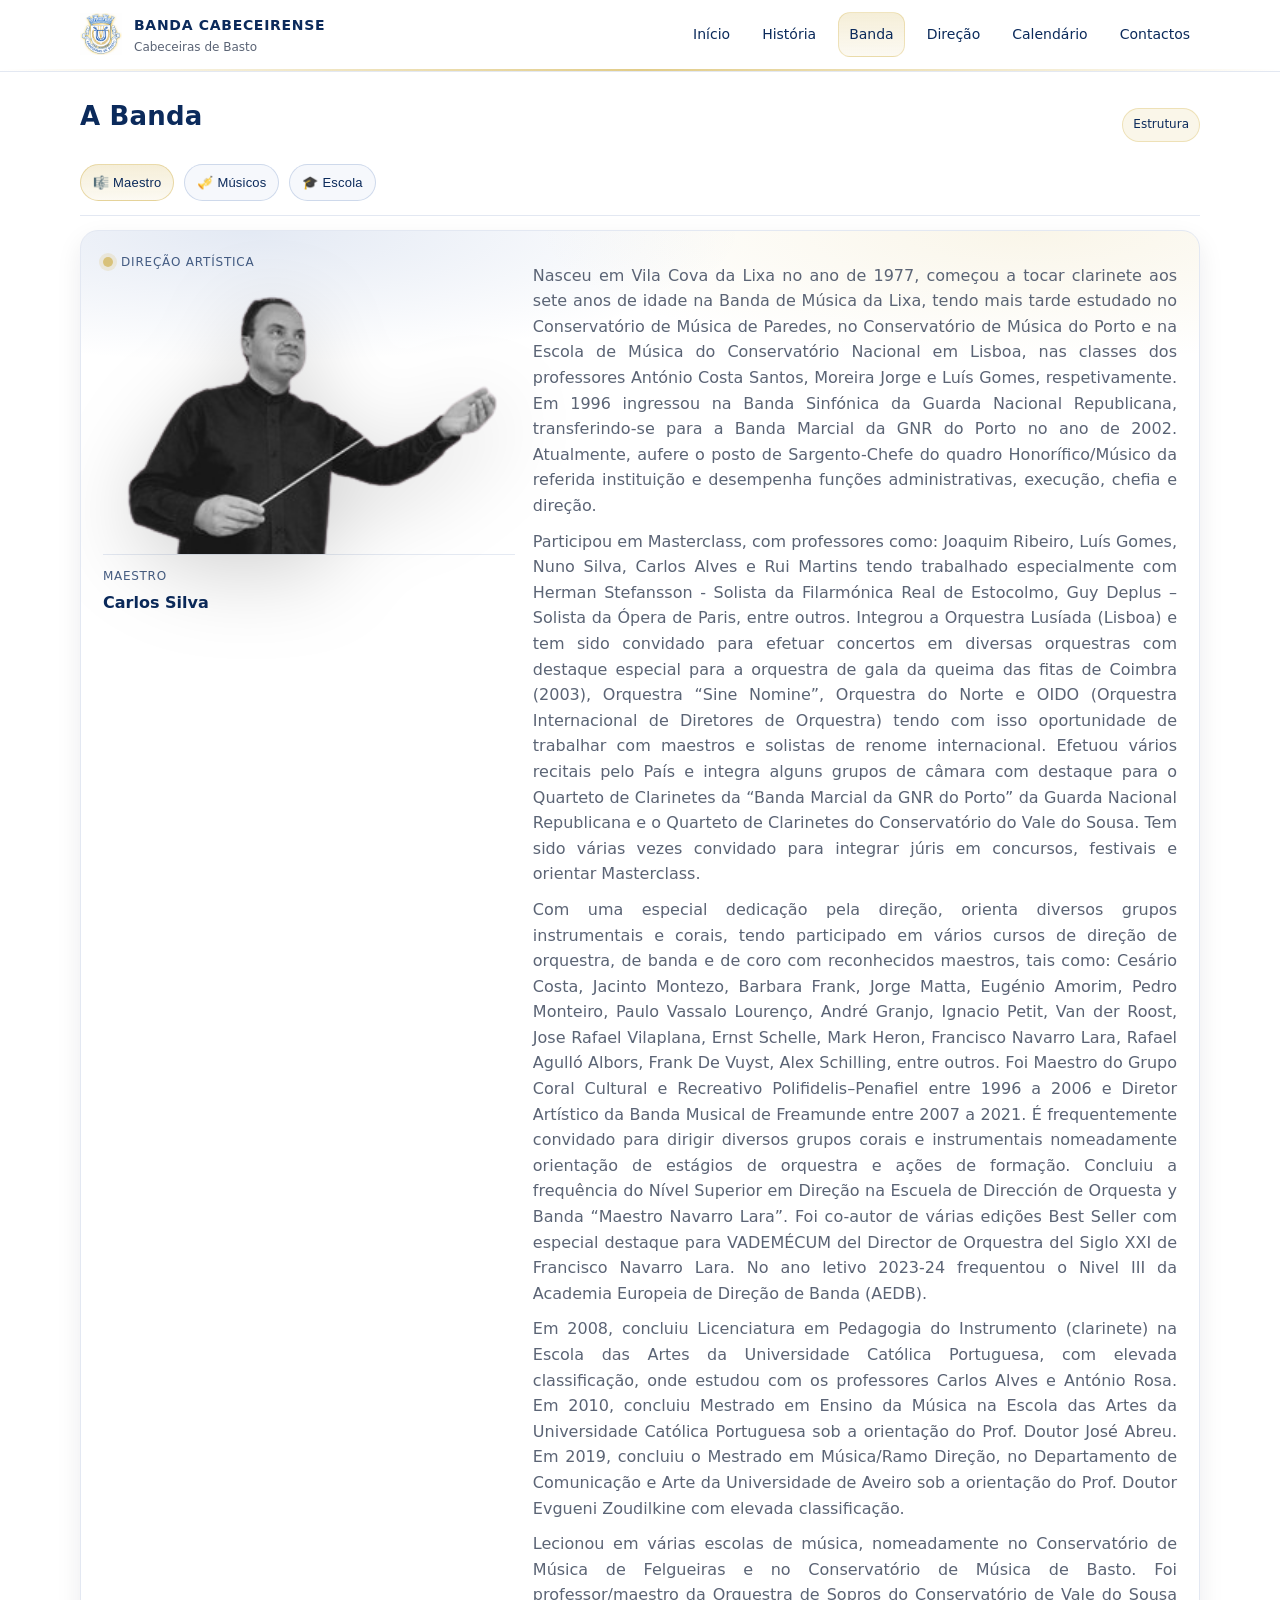
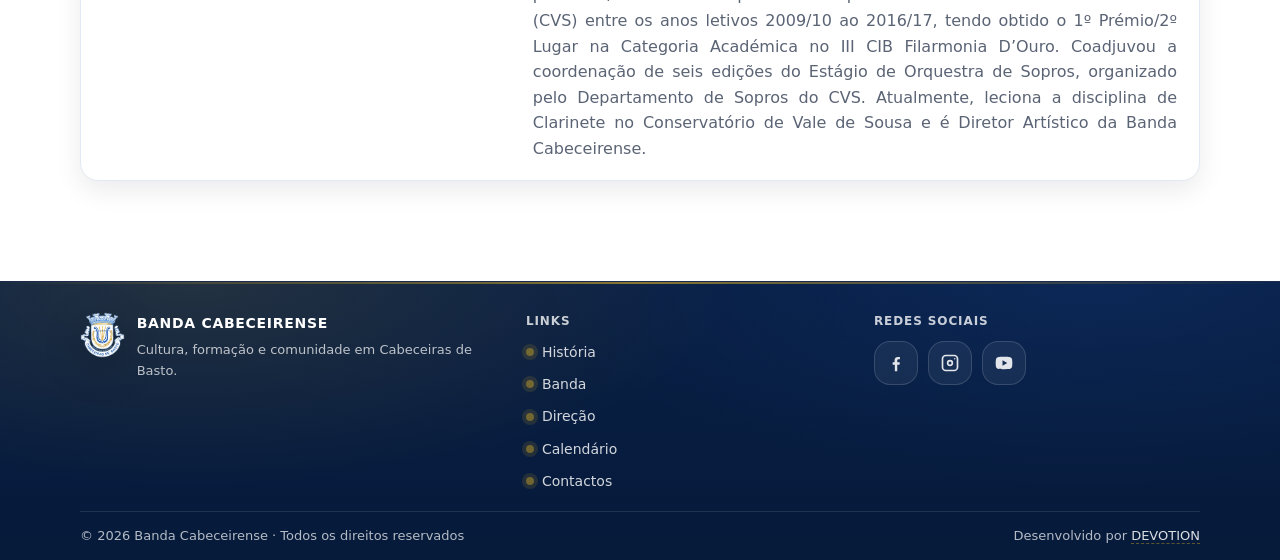
==== banda.html @ b3bd6b21 "beta version" ====
<!doctype html>
<html lang="pt-PT">

<head>
  <link rel="icon" href="assets/favicon/favicon.ico">
  <link rel="icon" href="assets/favicon/favicon-32.png" type="image/png" sizes="32x32">
  <link rel="apple-touch-icon" href="assets/favicon/apple-touch-icon.png">
  <meta charset="utf-8" />
  <meta name="viewport" content="width=device-width, initial-scale=1" />
  <title>Banda Cabeceirense — Banda</title>
  <meta name="description" content="Informação sobre a Banda, músicos e projetos." />
  <link rel="stylesheet" href="assets/css/styles.css" />
  <script src="assets/js/main.js" defer></script>
</head>

<body>

  <a class="skip-link" href="#conteudo">Saltar para o conteúdo</a>

  <header class="header">
    <div class="container header-inner">
      <a class="brand" href="index.html">
        <img src="assets/img/logo.png" alt="Logotipo da Banda Cabeceirense" />
        <div class="brand-title">
          <strong>BANDA CABECEIRENSE</strong>
          <span>Cabeceiras de Basto</span>
        </div>
      </a>

      <button class="menu-btn" data-menu-btn aria-expanded="false" aria-controls="menu">
        ☰ Menu
      </button>

      <nav id="menu" class="nav" data-nav aria-label="Menu principal">
        <a href="index.html" data-page="index.html">Início</a>
        <a href="historia.html" data-page="historia.html">História</a>
        <a href="banda.html" data-page="banda.html">Banda</a>
        <a href="direcao.html" data-page="direcao.html">Direção</a>
        <a href="calendario.html" data-page="calendario.html">Calendário</a>
        <a href="contactos.html" data-page="contactos.html">Contactos</a>
      </nav>
    </div>
  </header>

  <main id="conteudo">
    <div class="container">

      <!-- Header igual ao padrão premium (como Direção) -->
      <div class="section-head">
        <h2>A Banda</h2>
        <span class="badge">Estrutura</span>
      </div>

      <!-- Seletor (tabs) + conteúdo (sem cards dentro de cards) -->
      <section class="band-tabs" data-tabs>
        <div class="band-tabs-bar" role="tablist" aria-label="Estrutura da Banda">
          <button class="band-tab" type="button" role="tab" id="tab-maestro" aria-selected="true"
            aria-controls="panel-maestro">
            🎼 Maestro
          </button>

          <button class="band-tab" type="button" role="tab" id="tab-musicos" aria-selected="false"
            aria-controls="panel-musicos">
            🎺 Músicos
          </button>

          <button class="band-tab" type="button" role="tab" id="tab-escola" aria-selected="false"
            aria-controls="panel-escola">
            🎓 Escola
          </button>
        </div>

        <!-- Painéis -->
        <div class="band-panels">

          <!-- MAESTRO (layout tipo Presidente) -->
          <div class="band-panel" role="tabpanel" id="panel-maestro" aria-labelledby="tab-maestro">
            <div class="maestro-hero">
              <div class="maestro-inner maestro-invert">

                <!-- Coluna esquerda (desktop): kicker + foto + assinatura -->
                <aside class="maestro-profile" aria-label="Maestro">
                  <div class="kicker">Direção Artística</div>

                  <div class="maestro-photo" style="margin-top:10px;">
                    <img src="assets/img/people/maestro.png" alt="Maestro Carlos Silva" loading="lazy">
                  </div>

                  <div class="maestro-sign">
                    <div class="role">Maestro</div>
                    <div class="name">Carlos Silva</div>
                  </div>
                </aside>

                <!-- Coluna direita (desktop): mensagem -->
                <div class="maestro-copy">

                  <p class="maestro-text" style="margin-top:10px; text-align: justify;">
                    Nasceu em Vila Cova da Lixa no ano de 1977, começou a tocar clarinete aos sete anos de idade na
                    Banda de Música da Lixa, tendo mais tarde estudado no Conservatório de Música de Paredes, no
                    Conservatório de Música do Porto e na Escola de Música do Conservatório Nacional em Lisboa, nas
                    classes dos professores António Costa Santos, Moreira Jorge e Luís Gomes, respetivamente.
                    Em 1996 ingressou na Banda Sinfónica da Guarda Nacional Republicana, transferindo-se para a Banda
                    Marcial da GNR do Porto no ano de 2002. Atualmente, aufere o posto de Sargento-Chefe do quadro
                    Honorífico/Músico da referida instituição e desempenha funções administrativas, execução, chefia e
                    direção.
                  </p>

                  <p class="maestro-text" style="margin-top:10px; text-align: justify;">
                    Participou em Masterclass, com professores como: Joaquim Ribeiro, Luís Gomes, Nuno Silva, Carlos
                    Alves e Rui Martins tendo trabalhado especialmente com Herman Stefansson - Solista da Filarmónica
                    Real de Estocolmo, Guy Deplus – Solista da Ópera de Paris, entre outros. Integrou a Orquestra
                    Lusíada (Lisboa) e tem sido convidado para efetuar concertos em diversas orquestras com destaque
                    especial para a orquestra de gala da queima das fitas de Coimbra (2003), Orquestra “Sine Nomine”,
                    Orquestra do Norte e OIDO (Orquestra Internacional de Diretores de Orquestra) tendo com isso
                    oportunidade de trabalhar com maestros e solistas de renome internacional. Efetuou vários recitais
                    pelo País e integra alguns grupos de câmara com destaque para o Quarteto de Clarinetes da “Banda
                    Marcial da GNR do Porto” da Guarda Nacional Republicana e o Quarteto de Clarinetes do Conservatório
                    do Vale do Sousa. Tem sido várias vezes convidado para integrar júris em concursos, festivais e
                    orientar Masterclass.
                  </p>

                  <p class="maestro-text" style="margin-top:10px; text-align: justify;">
                    Com uma especial dedicação pela direção, orienta diversos grupos instrumentais e corais, tendo
                    participado em vários cursos de direção de orquestra, de banda e de coro com reconhecidos maestros,
                    tais como: Cesário Costa, Jacinto Montezo, Barbara Frank, Jorge Matta, Eugénio Amorim, Pedro
                    Monteiro, Paulo Vassalo Lourenço, André Granjo, Ignacio Petit, Van der Roost, Jose Rafael Vilaplana,
                    Ernst Schelle, Mark Heron, Francisco Navarro Lara, Rafael Agulló Albors, Frank De Vuyst, Alex
                    Schilling, entre outros. Foi Maestro do Grupo Coral Cultural e Recreativo Polifidelis–Penafiel entre
                    1996 a 2006 e Diretor Artístico da Banda Musical de Freamunde entre 2007 a 2021. É frequentemente
                    convidado para dirigir diversos grupos corais e instrumentais nomeadamente orientação de estágios de
                    orquestra e ações de formação. Concluiu a frequência do Nível Superior em Direção na Escuela de
                    Dirección de Orquesta y Banda “Maestro Navarro Lara”. Foi co-autor de várias edições Best Seller com
                    especial destaque para VADEMÉCUM del Director de Orquestra del Siglo XXI de Francisco Navarro Lara.
                    No ano letivo 2023-24 frequentou o Nivel III da Academia Europeia de Direção de Banda (AEDB).
                  </p>

                  <p class="maestro-text" style="margin-top:10px; text-align: justify;">
                    Em 2008, concluiu Licenciatura em Pedagogia do Instrumento (clarinete) na Escola das Artes da
                    Universidade Católica Portuguesa, com elevada classificação, onde estudou com os professores Carlos
                    Alves e António Rosa. Em 2010, concluiu Mestrado em Ensino da Música na Escola das Artes da
                    Universidade Católica Portuguesa sob a orientação do Prof. Doutor José Abreu. Em 2019, concluiu o
                    Mestrado em Música/Ramo Direção, no Departamento de Comunicação e Arte da Universidade de Aveiro sob
                    a orientação do Prof. Doutor Evgueni Zoudilkine com elevada classificação.
                  </p>

                  <p class="maestro-text" style="margin-top:10px; text-align: justify;">
                    Lecionou em várias escolas de música, nomeadamente no Conservatório de Música de Felgueiras e no
                    Conservatório de Música de Basto. Foi professor/maestro da Orquestra de Sopros do Conservatório de
                    Vale do Sousa (CVS) entre os anos letivos 2009/10 ao 2016/17, tendo obtido o 1º Prémio/2º Lugar na
                    Categoria Académica no III CIB Filarmonia D’Ouro. Coadjuvou a coordenação de seis edições do Estágio
                    de Orquestra de Sopros, organizado pelo Departamento de Sopros do CVS. Atualmente, leciona a
                    disciplina de Clarinete no Conservatório de Vale de Sousa e é Diretor Artístico da Banda
                    Cabeceirense.
                  </p>
                </div>

              </div>
            </div>


          </div>

          <!-- MÚSICOS (placeholder por agora – afinamos já a seguir) -->
          <div class="band-panel" role="tabpanel" id="panel-musicos" aria-labelledby="tab-musicos" hidden>
            <div class="page-hero" style="margin-top:14px;">
              <div class="kicker">Músicos</div>
              <h3 style="margin-top:10px;">A nossa formação</h3>
              <p style="margin-top:10px; max-width: 84ch; text-align: justify;">
                (Placeholder) Aqui vamos construir a secção dos músicos com o mesmo nível premium, mas já em formato
                adequado (sem cards “a mais”). Diz-me depois se queres listagem por naipes, por funções, ou apenas texto
                institucional + números.
              </p>
            </div>
          </div>

          <!-- ESCOLA (placeholder por agora – afinamos já a seguir) -->
          <div class="band-panel" role="tabpanel" id="panel-escola" aria-labelledby="tab-escola" hidden>
            <div class="page-hero" style="margin-top:14px;">
              <div class="kicker">Escola de Música</div>
              <h3 style="margin-top:10px;">Formação e futuro</h3>
              <p style="margin-top:10px; max-width: 84ch; text-align: justify;">
                (Placeholder) Aqui vamos montar a secção da Escola: inscrições, objetivos, contacto, e eventual ligação
                à
                Banda Juvenil. Mantemos premium e simples.
              </p>
            </div>
          </div>

        </div>
      </section>

    </div>
  </main>


  <footer class="site-footer">
    <div class="container">
      <div class="footer-inner">
        <div class="footer-brand">
          <img src="assets/img/logo_transparent_cropped.png" alt="Logotipo da Banda Cabeceirense">
          <div>
            <strong>BANDA CABECEIRENSE</strong>
            <p>Cultura, formação e comunidade em Cabeceiras de Basto.</p>
          </div>
        </div>

        <div class="footer-col">
          <h4>Links</h4>
          <nav class="footer-links" aria-label="Links do site">
            <a href="historia.html">História</a>
            <a href="banda.html">Banda</a>
            <a href="direcao.html">Direção</a>
            <a href="calendario.html">Calendário</a>
            <a href="contactos.html">Contactos</a>
          </nav>
        </div>

        <div class="footer-col">
          <h4>Redes Sociais</h4>
          <div class="footer-socials" aria-label="Redes sociais">
            <a class="social-btn" href="https://facebook.com/bandacabeceirense" target="_blank" rel="noopener"
              aria-label="Facebook">
              <span class="sr-only">Facebook</span>
              <svg viewBox="0 0 24 24" aria-hidden="true">
                <path
                  d="M13.5 22v-8h2.7l.4-3H13.5V9.1c0-.9.3-1.6 1.7-1.6h1.5V4.8c-.3 0-1.3-.1-2.4-.1-2.4 0-4 1.4-4 4V11H8v3h2.6v8h2.9z" />
              </svg>
            </a>

            <a class="social-btn" href="https://instagram.com/bandacabeceirense" target="_blank" rel="noopener"
              aria-label="Instagram">
              <span class="sr-only">Instagram</span>
              <svg viewBox="0 0 24 24" aria-hidden="true">
                <path
                  d="M7 2h10a5 5 0 0 1 5 5v10a5 5 0 0 1-5 5H7a5 5 0 0 1-5-5V7a5 5 0 0 1 5-5zm10 2H7a3 3 0 0 0-3 3v10a3 3 0 0 0 3 3h10a3 3 0 0 0 3-3V7a3 3 0 0 0-3-3zm-5 4.2A3.8 3.8 0 1 1 8.2 12 3.8 3.8 0 0 1 12 8.2zm0 2A1.8 1.8 0 1 0 13.8 12 1.8 1.8 0 0 0 12 10.2zM17.7 6.1a.9.9 0 1 1-.9.9.9.9 0 0 1 .9-.9z" />
              </svg>
            </a>

            <a class="social-btn" href="https://youtube.com/@bandacabeceirense" target="_blank" rel="noopener"
              aria-label="YouTube">
              <span class="sr-only">YouTube</span>
              <svg viewBox="0 0 24 24" aria-hidden="true">
                <path
                  d="M21.6 7.2a3 3 0 0 0-2.1-2.1C17.7 4.6 12 4.6 12 4.6s-5.7 0-7.5.5A3 3 0 0 0 2.4 7.2 31 31 0 0 0 2 12a31 31 0 0 0 .4 4.8 3 3 0 0 0 2.1 2.1c1.8.5 7.5.5 7.5.5s5.7 0 7.5-.5a3 3 0 0 0 2.1-2.1A31 31 0 0 0 22 12a31 31 0 0 0-.4-4.8zM10.2 15.3V8.7L15.9 12l-5.7 3.3z" />
              </svg>
            </a>
          </div>
        </div>
      </div>

      <div class="footer-bottom">
        <div>© <span id="y"></span> Banda Cabeceirense · Todos os direitos reservados</div>
        <div>
          Desenvolvido por
          <a href="https://github.com/devotion-labs" target="_blank" rel="noopener">DEVOTION</a>
        </div>
      </div>
    </div>
  </footer>


  <script src="assets/js/main.js"></script>
</body>

</html>
---- assets/css/styles.css ----
:root {
  --navy: #0B2A5B;
  --navy-2: #1E4FA3;
  --gold: #C9A227;
  --gold-2: #E6CF7A;

  --bg: #FFFFFF;
  --bg-2: #F6F8FC;
  --text: #0D1320;
  --muted: #5B6475;
  --border: #E3E8F2;

  --shadow: 0 14px 38px rgba(11, 42, 91, .12);
  --shadow-2: 0 10px 26px rgba(13, 19, 32, .08);
  --radius: 18px;
  --radius-sm: 14px;
  --max: 1120px;

  --space-1: 8px;
  --space-2: 12px;
  --space-3: 16px;
  --space-4: 22px;
  --space-5: 30px;
  --space-6: 44px;
}

* {
  box-sizing: border-box;
}

html,
body {
  margin: 0;
  padding: 0;
}

body {
  font-family: system-ui, -apple-system, Segoe UI, Roboto, Helvetica, Arial;
  color: var(--text);
  background:
    radial-gradient(900px 360px at 10% -10%, rgba(30, 79, 163, .10), transparent 55%),
    radial-gradient(900px 360px at 90% -10%, rgba(201, 162, 39, .10), transparent 55%),
    var(--bg);
  line-height: 1.6;
}

img {
  max-width: 100%;
  display: block;
}

a {
  color: inherit;
  text-decoration: none;
}

a:hover {
  color: var(--navy-2);
}

:focus-visible {
  outline: 3px solid rgba(30, 79, 163, .35);
  outline-offset: 3px;
  border-radius: 10px;
}

.container {
  width: min(var(--max), calc(100% - 40px));
  margin: 0 auto;
}

.skip-link {
  position: absolute;
  left: -999px;
  top: auto;
  width: 1px;
  height: 1px;
  overflow: hidden;
}

.skip-link:focus {
  left: 16px;
  top: 16px;
  width: auto;
  height: auto;
  background: #fff;
  border: 1px solid var(--border);
  padding: 10px 12px;
  border-radius: 12px;
  box-shadow: var(--shadow);
  z-index: 9999;
}

/* Header */
.header {
  position: sticky;
  top: 0;
  z-index: 50;
  background: white;
  backdrop-filter: blur(10px);
  border-bottom: 1px solid var(--border);
}

.header::after {
  content: "";
  display: block;
  height: 2px;
  background: linear-gradient(90deg, transparent, rgba(201, 162, 39, .55), transparent);
}

.header-inner {
  display: flex;
  align-items: center;
  justify-content: space-between;
  padding: 12px 0;
}

.brand {
  display: flex;
  align-items: center;
  gap: 12px;
}

.brand img {
  width: 42px;
  height: 42px;
  object-fit: contain;
}

.brand-title strong {
  font-size: 14px;
  letter-spacing: .7px;
  color: var(--navy);
}

.brand-title span {
  display: block;
  font-size: 12px;
  color: var(--muted);
}

.nav {
  display: flex;
  align-items: center;
  gap: 12px;
}

.nav a {
  font-size: 14px;
  padding: 10px 10px;
  border-radius: 12px;
  color: var(--navy);
}

.nav a.active {
  background: linear-gradient(180deg, rgba(201, 162, 39, .18), rgba(201, 162, 39, .06));
  border: 1px solid rgba(201, 162, 39, .25);
}

.nav a:hover {
  background: rgba(246, 248, 252, .9);
}

.menu-btn {
  display: none;
  border: 1px solid var(--border);
  background: #fff;
  padding: 10px 12px;
  border-radius: 12px;
  cursor: pointer;
}

@media (max-width: 900px) {
  .menu-btn {
    display: inline-flex;
    align-items: center;
    gap: 8px;
  }

  .nav {
    display: none;
    position: absolute;
    left: 0;
    right: 0;
    top: 66px;
    background: #fff;
    border-bottom: 1px solid var(--border);
    padding: 12px 20px;
    flex-direction: column;
    align-items: flex-start;
    gap: 6px;
  }

  .nav.open {
    display: flex;
  }

  .nav a {
    width: 100%;
  }
}

/* Typography */
h1,
h2,
h3 {
  line-height: 1.15;
  letter-spacing: .2px;
  margin: 0;
}

h1 {
  font-size: clamp(28px, 3.2vw, 42px);
  color: var(--navy);
}

h2 {
  font-size: clamp(20px, 2.2vw, 26px);
  color: var(--navy);
  margin: 0 0 10px;
}

h3 {
  font-size: 16px;
  color: var(--navy);
  margin: 0 0 8px;
}

p {
  margin: 0;
  color: var(--muted);
}

/* Main layout */
main {
  padding: var(--space-5) 0 var(--space-6);
}

.section {
  margin-top: var(--space-5);
}

.section-head {
  display: flex;
  align-items: flex-end;
  justify-content: space-between;
  gap: 12px;
  margin-bottom: 12px;
}

.section-actions {
  display: flex;
  gap: 10px;
  flex-wrap: wrap;
  align-items: center;
}

.kicker {
  display: inline-flex;
  align-items: center;
  gap: 8px;
  font-size: 12px;
  letter-spacing: .8px;
  text-transform: uppercase;
  color: rgba(11, 42, 91, .75);
}

.kicker::before {
  content: "";
  width: 10px;
  height: 10px;
  border-radius: 999px;
  background: rgba(201, 162, 39, .6);
  box-shadow: 0 0 0 4px rgba(201, 162, 39, .14);
}

.badge {
  display: inline-block;
  font-size: 12px;
  padding: 6px 10px;
  border-radius: 999px;
  border: 1px solid rgba(201, 162, 39, .25);
  background: rgba(201, 162, 39, .10);
  color: var(--navy);
}

.badge-hero {
  border: 1px solid rgba(201, 162, 39, .28);
  color: wheat;
}


.link-pill {
  display: inline-flex;
  align-items: center;
  gap: 8px;
  padding: 8px 10px;
  border-radius: 999px;
  border: 1px solid rgba(30, 79, 163, .18);
  background: rgba(246, 248, 252, .9);
  color: var(--navy);
  font-size: 13px;
}

.link-pill:hover {
  border-color: rgba(201, 162, 39, .35);
  background: rgba(201, 162, 39, .10);
}

/* Buttons */
.btn-row {
  display: flex;
  gap: 12px;
  flex-wrap: wrap;
}

.btn {
  display: inline-flex;
  align-items: center;
  justify-content: center;
  padding: 11px 14px;
  border-radius: 14px;
  border: 1px solid var(--border);
  font-size: 14px;
}

.btn-primary {
  background: linear-gradient(180deg, #0B2A5B, #081F45);
  color: #fff;
  border-color: rgba(11, 42, 91, .25);
}

.btn-primary:hover {
  filter: brightness(1.05);
  color: #fff;
}

.btn-outline {
  background: #fff;
  color: var(--navy);
}

.btn-outline:hover {
  background: var(--bg-2);
}

.btn-gold {
  background: linear-gradient(180deg, rgba(201, 162, 39, .92), rgba(201, 162, 39, .74));
  color: var(--navy);
  border-color: rgba(201, 162, 39, .35);
}

.btn-gold:hover {
  filter: brightness(1.02);
}

/* Cards + grids */
.grid {
  display: grid;
  grid-template-columns: repeat(3, 1fr);
  gap: 14px;
}

@media (max-width: 900px) {
  .grid {
    grid-template-columns: 1fr;
  }
}

.card {
  border: 1px solid var(--border);
  border-radius: var(--radius);
  background: #fff;
  padding: 16px;
  box-shadow: var(--shadow-2);
  transition: transform .18s ease, box-shadow .18s ease, border-color .18s ease;
}

.card:hover {
  transform: translateY(-2px);
  box-shadow: var(--shadow);
  border-color: rgba(30, 79, 163, .20);
}

.card p {
  font-size: 14px;
}

/* HERO with large image */
.hero {
  border: 1px solid var(--border);
  border-radius: var(--radius);
  overflow: hidden;
  box-shadow: var(--shadow);
  background: #fff;
}

@media (max-width: 620px) {
  .desktop-only {
    display: none !important;
  }
}

.hero-inner {
  display: grid;
  grid-template-columns: 1.15fr .85fr;
  gap: 18px;
  padding: 22px;
}

@media (max-width: 900px) {
  .hero-inner {
    grid-template-columns: 1fr;
  }
}

.hero-media {
  position: relative;
  overflow: hidden;
  background: #0b2a5b;
  /* fallback se não houver imagem */
  min-height: 600px;
  /* desktop: mantém o teu look */
}

/* DESKTOP: imagem a preencher (cover) */
.hero-picture {
  position: absolute;
  inset: 0;
  z-index: 0;
}

.hero-img {
  width: 100%;
  height: 100%;
  object-fit: cover;
  /* desktop: preenche */
  object-position: center;
  opacity: .92;
}

/* MOBILE/TABLET: a DIV passa a ter a altura EXATA da foto (sem barras azuis) */
@media (max-width: 1000px) {
  .hero-media {
    min-height: 0;
    /* remove altura forçada */
  }

  .hero-picture {
    position: relative;
    /* volta a estar em flow */
    inset: auto;
  }

  .hero-img {
    height: auto;
    /* a imagem define a altura do hero */
    object-fit: unset;
    /* não precisa de cover/contain */
    opacity: 1;
  }
}

/* Overlay leve: apenas na zona inferior */
.hero-overlay {
  position: absolute;
  inset: 0;
  z-index: 1;
  pointer-events: none;
  background:
    /* escurece só o fundo (bottom) */
    linear-gradient(180deg,
      rgba(11, 42, 91, 0) 0%,
      rgba(11, 42, 91, 0) 62%,
      rgba(11, 42, 91, .18) 78%,
      rgba(11, 42, 91, .42) 92%,
      rgba(11, 42, 91, .55) 100%),
    /* toque dourado MUITO subtil, também em baixo */
    radial-gradient(700px 180px at 25% 100%,
      rgba(201, 162, 39, .10),
      transparent 60%);
}

.hero-content {
  position: absolute;
  left: 22px;
  right: 22px;
  bottom: 18px;
  z-index: 2;
  color: #fff;
  max-width: 720px;
}

.hero-content h1 {
  color: #fff;
}

.hero-content p {
  color: rgba(255, 255, 255, .85);
  margin-top: 8px;
}


.hero-side {
  background: linear-gradient(180deg, rgba(246, 248, 252, .92), #fff);
  border: 1px solid var(--border);
  border-radius: var(--radius);
  padding: 16px;
}

.hero-side .label {
  font-size: 12px;
  color: var(--muted);
}

.hero-side .value {
  font-weight: 800;
  color: var(--navy);
  margin-top: 6px;
}

/* Page header (other pages) */
.page-hero {
  padding: 22px;
  border: 1px solid var(--border);
  border-radius: var(--radius);
  background:
    radial-gradient(900px 240px at 15% 0%, rgba(30, 79, 163, .12), transparent 55%),
    radial-gradient(900px 240px at 85% 0%, rgba(201, 162, 39, .10), transparent 55%),
    #fff;
  box-shadow: var(--shadow-2);
}

/* Gallery */
.gallery {
  display: grid;
  grid-template-columns: repeat(12, 1fr);
  gap: 12px;
}

.gallery .g {
  grid-column: span 4;
  border-radius: var(--radius);
  overflow: hidden;
  border: 1px solid var(--border);
  box-shadow: var(--shadow-2);
  background: #fff;
}

.gallery .g img {
  width: 100%;
  height: 240px;
  object-fit: cover;
}

@media (max-width: 900px) {
  .gallery .g {
    grid-column: span 12;
  }

  .gallery .g img {
    height: 220px;
  }
}

/* Timeline */
.timeline {
  display: grid;
  gap: 12px;
}

.timeline .t {
  display: grid;
  grid-template-columns: 140px 1fr;
  gap: 14px;
  padding: 16px;
  border: 1px solid var(--border);
  border-radius: var(--radius);
  background: #fff;
  box-shadow: var(--shadow-2);
}

.timeline .year {
  font-weight: 900;
  color: var(--navy);
}

@media (max-width: 900px) {
  .timeline .t {
    grid-template-columns: 1fr;
  }
}

/* People cards (Direção) */
.people {
  display: grid;
  grid-template-columns: repeat(3, 1fr);
  gap: 14px;
}

@media (max-width: 900px) {
  .people {
    grid-template-columns: 1fr;
  }
}

.person {
  display: flex;
  gap: 14px;
  align-items: flex-start;
}

.avatar {
  width: 56px;
  height: 56px;
  border-radius: 16px;
  border: 1px solid var(--border);
  overflow: hidden;
  background: var(--bg-2);
  flex: 0 0 auto;
}

.avatar img {
  width: 100%;
  height: 100%;
  object-fit: cover;
}

.person .role {
  font-size: 12px;
  letter-spacing: .6px;
  text-transform: uppercase;
  color: rgba(11, 42, 91, .7);
}

.person .name {
  font-weight: 900;
  color: var(--navy);
  margin-top: 3px;
}

.person .meta {
  font-size: 13px;
  color: var(--muted);
  margin-top: 6px;
}

/* Calendar responsive */
.table {
  width: 100%;
  border-collapse: separate;
  border-spacing: 0;
  border: 1px solid var(--border);
  border-radius: var(--radius);
  overflow: hidden;
  background: #fff;
  box-shadow: var(--shadow-2);
}

.table th,
.table td {
  text-align: left;
  padding: 12px 14px;
  border-bottom: 1px solid var(--border);
  font-size: 14px;
}

.table th {
  background: var(--bg-2);
  color: var(--navy);
}

.table tr:last-child td {
  border-bottom: none;
}

.event-cards {
  display: none;
  gap: 12px;
}

.event-card {
  border: 1px solid var(--border);
  border-radius: var(--radius);
  background: #fff;
  padding: 14px;
  box-shadow: var(--shadow-2);
}

.event-card strong {
  color: var(--navy);
}

.event-row {
  display: flex;
  justify-content: space-between;
  gap: 12px;
  color: var(--muted);
  font-size: 13px;
  margin-top: 6px;
}

@media (max-width: 760px) {
  .table {
    display: none;
  }

  .event-cards {
    display: grid;
  }
}

/* ---------- Featured Videos (Premium) ---------- */
.videos-featured {
  display: grid;
  grid-template-columns: repeat(12, 1fr);
  gap: 14px;
}

.featured-card {
  grid-column: span 7;
  border: 1px solid var(--border);
  border-radius: var(--radius);
  overflow: hidden;
  background: #fff;
  box-shadow: var(--shadow);
  transition: transform .18s ease, box-shadow .18s ease, border-color .18s ease;
}

.featured-card:hover {
  transform: translateY(-2px);
  border-color: rgba(201, 162, 39, .30);
}

.featured-thumb {
  position: relative;
  aspect-ratio: 16/9;
  background: #0b2a5b;
  overflow: hidden;
}

.featured-thumb img {
  width: 100%;
  height: 100%;
  object-fit: cover;
  opacity: .96;
  transform: scale(1.01);
  transition: transform .22s ease, opacity .22s ease;
}

.featured-card:hover .featured-thumb img {
  transform: scale(1.05);
  opacity: 1;
}

.featured-thumb::after {
  content: "";
  position: absolute;
  inset: 0;
  background:
    radial-gradient(900px 260px at 15% 0%, rgba(201, 162, 39, .10), transparent 65%),
    linear-gradient(180deg, rgba(11, 42, 91, 0) 55%, rgba(11, 42, 91, .32) 100%);
  pointer-events: none;
}

.featured-thumb.is-playing::after {
  display: none;
}

.featured-topline {
  position: absolute;
  top: 14px;
  left: 14px;
  right: 14px;
  display: flex;
  align-items: center;
  justify-content: space-between;
  gap: 10px;
  z-index: 2;
}

.chip {
  display: inline-flex;
  align-items: center;
  gap: 8px;
  padding: 8px 10px;
  border-radius: 999px;
  background: rgba(255, 255, 255, .90);
  border: 1px solid rgba(201, 162, 39, .28);
  color: var(--navy);
  font-size: 12px;
  letter-spacing: .5px;
}

.pill-dark {
  padding: 7px 9px;
  border-radius: 12px;
  background: rgba(13, 19, 32, .55);
  color: #fff;
  font-size: 12px;
  letter-spacing: .3px;
  border: 1px solid rgba(255, 255, 255, .14);
}

.featured-play {
  position: absolute;
  left: 16px;
  bottom: 16px;
  width: 54px;
  height: 54px;
  border-radius: 18px;
  display: grid;
  place-items: center;
  background: rgba(255, 255, 255, .92);
  color: var(--navy);
  border: 1px solid rgba(201, 162, 39, .28);
  box-shadow: 0 12px 26px rgba(13, 19, 32, .22);
  font-size: 18px;
  z-index: 2;
}

.featured-caption {
  position: absolute;
  left: 84px;
  right: 16px;
  bottom: 16px;
  z-index: 2;
}

.featured-title {
  color: #fff;
  font-weight: 900;
  font-size: 18px;
  line-height: 1.2;
}

.featured-sub {
  margin-top: 8px;
  color: rgba(255, 255, 255, .85);
  font-size: 14px;
  max-width: 70ch;
}

.featured-body {
  padding: 16px;
  background: linear-gradient(180deg, rgba(246, 248, 252, .88), #fff);
  border-top: 1px solid var(--border);
}

.featured-meta {
  display: flex;
  gap: 10px;
  flex-wrap: wrap;
  font-size: 13px;
  color: var(--muted);
}

.featured-meta span {
  display: inline-flex;
  align-items: center;
  gap: 6px;
}

/* Side list */
.video-side {
  grid-column: span 5;
  display: grid;
  gap: 14px;
}

.mini-card {
  border: 1px solid var(--border);
  border-radius: var(--radius);
  overflow: hidden;
  background: #fff;
  box-shadow: var(--shadow-2);
  display: grid;
  grid-template-columns: 140px 1fr;
  min-height: 92px;
  transition: transform .18s ease, box-shadow .18s ease, border-color .18s ease;
}

.mini-card:hover {
  transform: translateY(-2px);
  box-shadow: var(--shadow);
  border-color: rgba(30, 79, 163, .22);
}

.mini-thumb {
  position: relative;
  background: #0b2a5b;
}

.mini-thumb img {
  width: 100%;
  height: 100%;
  object-fit: cover;
  opacity: .95;
  transition: transform .22s ease, opacity .22s ease;
}

.mini-card:hover .mini-thumb img {
  transform: scale(1.05);
  opacity: 1;
}

.mini-thumb::after {
  content: "";
  position: absolute;
  inset: 0;
  background:
    linear-gradient(180deg, rgba(11, 42, 91, 0) 60%, rgba(11, 42, 91, .30) 100%),
    radial-gradient(320px 140px at 20% 0%, rgba(201, 162, 39, .08), transparent 60%);
  pointer-events: none;
}

.mini-card.is-playing .mini-thumb::after {
  display: none;
}

.mini-play {
  position: absolute;
  left: 10px;
  bottom: 10px;
  width: 34px;
  height: 34px;
  border-radius: 12px;
  display: grid;
  place-items: center;
  background: rgba(255, 255, 255, .92);
  color: var(--navy);
  border: 1px solid rgba(201, 162, 39, .25);
  box-shadow: 0 10px 22px rgba(13, 19, 32, .18);
  font-size: 14px;
  z-index: 2;
}

.mini-body {
  padding: 12px 12px 12px 14px;
}

.mini-title {
  font-weight: 900;
  color: var(--navy);
  font-size: 14px;
  line-height: 1.25;
}

.mini-meta {
  margin-top: 8px;
  font-size: 13px;
  color: var(--muted);
  display: flex;
  gap: 10px;
  flex-wrap: wrap;
}

@media (max-width: 980px) {
  .featured-card {
    grid-column: span 12;
  }

  .video-side {
    grid-column: span 12;
  }

  .mini-card {
    grid-template-columns: 180px 1fr;
  }
}

@media (max-width: 620px) {
  .mini-card {
    grid-template-columns: 1fr;
  }

  .mini-thumb {
    aspect-ratio: 16/9;
  }
}

/* ---------- Partners / Parcerias ---------- */
.partners-grid {
  display: grid;
  grid-template-columns: repeat(12, 1fr);
  gap: 14px;
}

.partner-card {
  grid-column: span 3;
  border: 1px solid var(--border);
  border-radius: var(--radius);
  background: #fff;
  box-shadow: var(--shadow-2);
  padding: 16px;
  display: grid;
  place-items: center;
  min-height: 92px;
  transition: transform .18s ease, box-shadow .18s ease, border-color .18s ease;
}

.partner-card:hover {
  transform: translateY(-2px);
  box-shadow: var(--shadow);
  border-color: rgba(201, 162, 39, .30);
}

.partner-card img {
  max-height: 44px;
  width: auto;
  filter: grayscale(1) contrast(1.05) opacity(.75);
  transition: filter .18s ease, transform .18s ease;
}

.partner-card:hover img {
  filter: grayscale(0) contrast(1.05) opacity(1);
  transform: scale(1.02);
}

.partners-note {
  margin-top: 12px;
  color: var(--muted);
  font-size: 14px;
  max-width: 84ch;
}

@media (max-width: 980px) {
  .partner-card {
    grid-column: span 4;
  }
}

@media (max-width: 620px) {
  .partner-card {
    grid-column: span 6;
  }
}

/* ---------- Premium Footer ---------- */
.site-footer {
  margin-top: 56px;
  color: rgba(255, 255, 255, .88);
  background:
    radial-gradient(900px 340px at 15% 0%, rgba(201, 162, 39, .14), transparent 60%),
    radial-gradient(900px 340px at 85% 0%, rgba(30, 79, 163, .18), transparent 60%),
    linear-gradient(180deg, #081F45 0%, #061A3A 100%);
  border-top: 1px solid rgba(255, 255, 255, .08);
  position: relative;
}

.site-footer::before {
  content: "";
  display: block;
  height: 2px;
  background: linear-gradient(90deg, transparent, rgba(201, 162, 39, .65), transparent);
}

.footer-inner {
  display: grid;
  grid-template-columns: 1.3fr 1fr 1fr;
  gap: 22px;
  padding: 28px 0 18px;
}

@media (max-width: 900px) {
  .footer-inner {
    grid-template-columns: 1fr;
  }
}

.footer-brand {
  display: flex;
  gap: 12px;
  align-items: flex-start;
}

.footer-brand img {
  width: 46px;
  height: 46px;
  object-fit: contain;
  filter: drop-shadow(0 10px 20px rgba(0, 0, 0, .22));
}

.footer-brand strong {
  display: block;
  color: #fff;
  letter-spacing: .7px;
  font-size: 14px;
}

.footer-brand p {
  margin: 6px 0 0;
  color: rgba(255, 255, 255, .72);
  font-size: 13px;
  max-width: 60ch;
}

.footer-col h4 {
  margin: 0 0 10px;
  font-size: 12px;
  letter-spacing: .9px;
  text-transform: uppercase;
  color: rgba(255, 255, 255, .78);
}

.footer-links {
  display: grid;
  gap: 10px;
}

.footer-links a {
  color: rgba(255, 255, 255, .82);
  font-size: 14px;
  display: inline-flex;
  gap: 8px;
  align-items: center;
}

.footer-links a:hover {
  color: #fff;
}

.footer-links a::before {
  content: "";
  width: 8px;
  height: 8px;
  border-radius: 999px;
  background: rgba(201, 162, 39, .55);
  box-shadow: 0 0 0 4px rgba(201, 162, 39, .14);
}

.footer-socials {
  display: flex;
  gap: 10px;
  flex-wrap: wrap;
  align-items: center;
}

.social-btn {
  width: 44px;
  height: 44px;
  border-radius: 16px;
  display: grid;
  place-items: center;
  border: 1px solid rgba(255, 255, 255, .14);
  background: rgba(255, 255, 255, .06);
  transition: transform .18s ease, background .18s ease, border-color .18s ease;
}

.social-btn svg {
  width: 20px;
  height: 20px;
  fill: rgba(255, 255, 255, .88);
}

.social-btn:hover {
  transform: translateY(-2px);
  border-color: rgba(201, 162, 39, .38);
  background: rgba(201, 162, 39, .12);
}

.social-btn:hover svg {
  fill: #fff;
}

.footer-bottom {
  border-top: 1px solid rgba(255, 255, 255, .10);
  padding: 14px 0;
  display: flex;
  justify-content: space-between;
  gap: 12px;
  flex-wrap: wrap;
  color: rgba(255, 255, 255, .70);
  font-size: 13px;
}

.footer-bottom a {
  color: rgba(255, 255, 255, .86);
  border-bottom: 1px dashed rgba(201, 162, 39, .45);
}

.footer-bottom a:hover {
  color: #fff;
  border-bottom-color: rgba(201, 162, 39, .75);
}

.sr-only {
  position: absolute;
  width: 1px;
  height: 1px;
  padding: 0;
  margin: -1px;
  overflow: hidden;
  clip: rect(0, 0, 0, 0);
  white-space: nowrap;
  border: 0;
}

.hero-title-row {
  display: flex;
  align-items: baseline;
  gap: 12px;
  flex-wrap: wrap;
  /* no mobile passa para baixo se não couber */
}

/* opcional: se quiseres forçar o badge a ir abaixo em ecrãs muito pequenos */
@media (max-width: 420px) {
  .hero-title-row {
    flex-direction: column;
    align-items: flex-start;
    gap: 8px;
  }
}

/* Featured: quando virar iframe */
#featuredThumb {
  position: relative;
}

#featuredThumb iframe {
  position: absolute;
  inset: 0;
  width: 100%;
  height: 100%;
  border: 0;
  display: block;
}

/* Iframe dentro do thumb (mobile inline player) */
.mini-thumb {
  position: relative;
}

.mini-thumb iframe {
  position: absolute;
  inset: 0;
  width: 100%;
  height: 100%;
  border: 0;
  display: block;
}

.mini-card.is-playing {
  border-color: rgba(201, 162, 39, .35);
  box-shadow: var(--shadow);
}

/* botão fechar (só aparece quando está a tocar inline) */
.yt-close {
  position: absolute;
  top: 10px;
  right: 10px;
  width: 34px;
  height: 34px;
  border-radius: 12px;
  display: grid;
  place-items: center;
  background: rgba(13, 19, 32, .55);
  color: #fff;
  border: 1px solid rgba(255, 255, 255, .16);
  z-index: 3;
  cursor: pointer;
  user-select: none;
}

.yt-close:hover {
  background: rgba(13, 19, 32, .72);
}

/* META unificada (Featured + Minis) */
.video-meta {
  display: flex;
  gap: 10px;
  flex-wrap: wrap;
  font-size: 13px;
  color: var(--muted);
}

.video-meta span {
  display: inline-flex;
  align-items: center;
  gap: 6px;
}

/* Featured: ligeiramente mais “solto” */
.featured-body .video-meta {
  padding: 0;
  /* mantém o teu padding no featured-body */
}

/* Minis: mais compacto */
.mini-body .video-meta {
  font-size: 12.5px;
  row-gap: 6px;
}

/* =========================
   Direção — layout premium
   ========================= */

.section-subhead {
  margin: 0 0 10px;
  font-size: 14px;
  letter-spacing: .7px;
  text-transform: uppercase;
  color: rgba(11, 42, 91, .70);
}

/* Presidente: texto à esquerda, pessoa à direita (sem fundo) */
.president-feature {
  border: 1px solid var(--border);
  border-radius: var(--radius);
  background: linear-gradient(180deg, rgba(246, 248, 252, .92), #fff);
  box-shadow: var(--shadow);
  overflow: hidden;

  display: grid;
  grid-template-columns: 1.25fr .75fr;
  gap: 18px;
  padding: 18px 18px 0;
}

.president-copy p {
  text-align: justify;
}

.president-photo {
  display: flex;
  justify-content: flex-end;
  align-items: flex-end;
  padding-right: 6px;
}

.president-photo img {
  width: min(360px, 100%);
  height: auto;
  object-fit: contain;
  filter: drop-shadow(0 18px 42px rgba(11, 42, 91, .22));
}

.president-sign {
  margin-top: 14px;
  padding-top: 12px;
  border-top: 1px gold;
  color: #000;
}

.president-sign .note {
  margin-top: 6px;
  font-size: 12px;
  color: var(--muted);
}

/* Grelhas dos órgãos */
.org-grid {
  display: grid;
  grid-template-columns: repeat(12, 1fr);
  gap: 14px;
}

.org-grid.cols-2>* {
  grid-column: span 6;
}

.org-grid.cols-3>* {
  grid-column: span 4;
}

.org-grid.cols-4>* {
  grid-column: span 3;
}

@media (max-width: 980px) {
  .org-grid.cols-4>* {
    grid-column: span 6;
  }
}

@media (max-width: 900px) {
  .president-feature {
    grid-template-columns: 1fr;
    padding: 18px;
  }

  .president-photo {
    order: -1;
    justify-content: center;
    padding-right: 0;
  }

  .president-photo img {
    width: min(280px, 78vw);
  }

  .org-grid.cols-3>*,
  .org-grid.cols-4>*,
  .org-grid.cols-2>* {
    grid-column: span 12;
  }
}

/* Cards de membros com imagem sem fundo (maior que antes) */
.member-card {
  display: grid;
  grid-template-columns: 120px 1fr;
  gap: 14px;
  align-items: center;
  padding: 14px;
}

.member-photo {
  width: 120px;
  height: 130px;
  border-radius: 18px;
  border: 1px solid var(--border);
  background: linear-gradient(180deg, rgba(246, 248, 252, .9), #fff);
  overflow: hidden;
  display: flex;
  justify-content: center;
  align-items: flex-end;
}

.member-photo img {
  width: 100%;
  height: 100%;
  object-fit: contain;
  /* importante para PNG sem fundo */
}

.member-body .role {
  font-size: 12px;
  letter-spacing: .6px;
  text-transform: uppercase;
  color: rgba(11, 42, 91, .7);
}

.member-body .name {
  font-weight: 900;
  color: var(--navy);
  margin-top: 4px;
}

.email-link {
  display: inline-block;
  margin-top: 8px;
  font-size: 13px;
  color: var(--navy);
  border-bottom: 1px dashed rgba(201, 162, 39, .45);
}

.email-link:hover {
  color: var(--navy-2);
  border-bottom-color: rgba(201, 162, 39, .75);
}

@media (max-width: 520px) {
  .member-card {
    grid-template-columns: 1fr;
  }

  .member-photo {
    width: 100%;
    height: 200px;
    align-items: flex-end;
  }
}

/* =========================
   Direção — hero presidente (fundo azul)
   ========================= */

.leadership-hero {
  border: 1px solid rgba(255, 255, 255, .10);
  border-radius: var(--radius);
  overflow: hidden;
  box-shadow: var(--shadow);
  background:
    radial-gradient(900px 340px at 15% 0%, rgba(201, 162, 39, .16), transparent 60%),
    radial-gradient(900px 340px at 85% 0%, rgba(30, 79, 163, .22), transparent 60%),
    linear-gradient(180deg, #081F45 0%, #061A3A 100%);
}

.leadership-hero-inner{
  display:grid;
  grid-template-columns: 1.25fr .75fr;
  gap: 18px;
  padding: 22px 22px 0;
  align-items: start;
}

.leadership-copy .kicker {
  color: rgba(255, 255, 255, .78);
}

.kicker-light::before {
  background: rgba(201, 162, 39, .7);
  box-shadow: 0 0 0 4px rgba(201, 162, 39, .16);
}

.leadership-text {
  color: rgba(255, 255, 255, .84);
  text-align: justify;
  max-width: 88ch;
}

.leadership-h3 {
  color: #fff;
  font-size: 16px;
  letter-spacing: .2px;
}

.leadership-divider {
  margin-top: 14px;
  height: 1px;
  background: linear-gradient(90deg, rgba(201, 162, 39, .55), rgba(255, 255, 255, .12), transparent);
}

.leadership-sign {
  margin-top: 14px;
  padding-top: 12px;
  border-top: 1px solid rgba(255, 255, 255, .12);
}

.role-light {
  color: rgba(255, 255, 255, .75);
}

.name-light {
  color: #fff;
}

.email-link-light {
  color: rgba(255, 255, 255, .92);
  border-bottom: 1px dashed rgba(201, 162, 39, .55);
}

.email-link-light:hover {
  color: #fff;
  border-bottom-color: rgba(201, 162, 39, .85);
}

.leadership-photo {
  display: flex;
  justify-content: flex-end;
  align-items: flex-end;
  margin: 0;
  padding: 0;
  position: relative;
  overflow: hidden;
  /* garante recorte perfeito */
}

.leadership-photo img {
  width: min(380px, 100%);
  height: auto;
  object-fit: contain;
  display: block;

  /* este é o truque: encostar mesmo ao “fundo” do cartão */
  margin-bottom: -2px;
  /* remove qualquer linha/folga residual */
  transform: translateY(2px);
  /* cola à borda inferior sem parecer "cortado" */

  filter: drop-shadow(0 18px 42px rgba(0, 0, 0, .35));
}

@media (max-width: 900px) {
  .leadership-hero-inner {
    grid-template-columns: 1fr;
    padding: 18px 18px 0;
  }

  .leadership-photo {
    order: -1;
    justify-content: center;
  }

  .leadership-photo img {
    width: min(280px, 78vw);
    margin-bottom: -2px;
    transform: translateY(2px);
  }
}

/* =========================
   Cards dos órgãos — 2 a 2 (sem partir)
   ========================= */

.org-grid.cols-3>* {
  grid-column: span 6;
}

/* de 3 passa a 2 colunas */
.org-grid.cols-4>* {
  grid-column: span 6;
}

/* de 4 passa a 2 colunas */
.org-grid.cols-2>* {
  grid-column: span 6;
}

/* mantém 2 colunas */

/* Mobile: 1 coluna */
@media (max-width: 760px) {

  .org-grid.cols-2>*,
  .org-grid.cols-3>*,
  .org-grid.cols-4>* {
    grid-column: span 12;
  }
}

/* Texto e layout dentro do card (menos “quebrado”) */
.member-card {
  grid-template-columns: 108px 1fr;
  gap: 12px;
  padding: 12px;
}

.member-photo {
  width: 108px;
  height: 120px;
  border-radius: 16px;
}

.member-body .role {
  font-size: 11px;
  letter-spacing: .7px;
}

.member-body .name {
  font-size: 14px;
  line-height: 1.2;
}

.email-link {
  font-size: 12.5px;
  word-break: break-word;
}

/* Em ecrãs muito pequenos, empilha */
@media (max-width: 520px) {
  .member-card {
    grid-template-columns: 1fr;
  }

  .member-photo {
    width: 100%;
    height: 190px;
  }
}

/* --- Direção: Presidente (mobile: foto entre texto e assinatura) --- */



/* assinatura com linha */
.leadership-sign {
  margin-top: 14px;
  padding-top: 12px;
  border-top: 1px solid rgba(255, 255, 255, .12);
}

/* desktop: foto colada ao fundo do cartão */
.leadership-photo {
  display: flex;
  justify-content: flex-end;
  align-items: flex-end;
  overflow: hidden;
}

.leadership-photo img {
  width: min(380px, 100%);
  height: auto;
  object-fit: contain;
  display: block;

  /* cola ao fundo do card */
  margin-bottom: -2px;
  transform: translateY(2px);

  filter: drop-shadow(0 18px 42px rgba(0, 0, 0, .35));
}

/* MOBILE: coloca a foto entre texto e assinatura */
@media (max-width: 900px) {
  .leadership-hero-inner {
    grid-template-columns: 1fr;
    padding: 18px 18px 0;
    align-items: start;
  }

  /* deixa de ser “colada ao fundo” em mobile */
  .leadership-photo {
    justify-content: center;
    align-items: flex-end;
    overflow: visible;
  }

  /* A FOTO VAI PARA BAIXO DO TEXTO E ANTES DA ASSINATURA */
  .leadership-photo {
    order: 2;
    margin-top: 12px;
    margin-bottom: 0;
  }

  .leadership-sign {
    order: 3;
    margin-top: 0;
    /* zero para a foto “encostar” */
    padding-top: 12px;
  }

  /* A cópia (texto) fica em cima */
.leadership-copy{
  padding-right: 6px;
}


  /* Faz a imagem assentar em cima da linha da assinatura */
  .leadership-photo img {
    width: min(300px, 82vw);
    margin: 0 0 -10px 0;
    /* empurra a imagem para “assentar” na linha */
    transform: none;
    /* removemos o translate do desktop */
  }
}

/* o perfil deixa de ter bordas/fundos/shadows */
.leadership-profile{
  background: transparent;
  border: 0;
  border-radius: 0;
  box-shadow: none;
  overflow: visible;
  align-self: start;
}

/* risca premium no topo do card */
.leadership-profile::before {
  content: "";
  position: absolute;
  left: 0;
  right: 0;
  top: 0;
  height: 2px;
  background: linear-gradient(90deg, transparent, rgba(201, 162, 39, .75), transparent);
}

/* zona da foto */
.leadership-photo{
  display:flex;
  justify-content: flex-end;
  align-items: flex-end;
  padding: 0;
  margin: 0;
}

/* a imagem “assenta” na linha da caixa de dados */
.leadership-photo img {
  width: min(360px, 100%);
  height: auto;
  display: block;
  object-fit: contain;
  margin: 0 0 -1px 0;
  filter: drop-shadow(0 16px 30px rgba(11, 42, 91, .22));
}

.leadership-sign{
  margin-top: 0;
  padding-top: 12px;
  border-top: 1px solid rgba(255,255,255,.12);
}


@media (max-width: 900px){
  .leadership-hero-inner{
    grid-template-columns: 1fr;
    padding: 18px 18px 0;
  }

  /* mobile: texto, depois foto, depois assinatura */
  .leadership-copy{ order: 1; }
  .leadership-profile{ order: 2; }

  .leadership-photo{
    justify-content: center;
    margin-top: 12px;
  }

  .leadership-photo img{
    width: min(300px, 82vw);
    margin-bottom: -1px;
  }
  
}

/* --- Assinatura do Presidente (premium + legível em azul) --- */

.leadership-sign{
  margin-top: 0;
  padding-top: 14px;
  padding-bottom: 4px;
  border-top: 1px solid rgba(255,255,255,.12);
  text-align: right;
}

.leadership-sign .role{
  color: rgba(255,255,255,.78);
  font-size: 12px;
  letter-spacing: .9px;
  text-transform: uppercase;
  margin-bottom: 6px;
}

.leadership-sign .name{
  color: #fff;
  font-weight: 900;
  font-size: 16px;
  line-height: 1.15;
  letter-spacing: .2px;
  margin-bottom: 8px;
}

.leadership-sign .email-link{
  color: rgba(255,255,255,.92);
  font-size: 13px;
  display: inline-flex;
  align-items: center;
  gap: 8px;
  border-bottom: 1px dashed rgba(201,162,39,.55);
  padding-bottom: 2px;
}

.leadership-sign .email-link:hover{
  color: #fff;
  border-bottom-color: rgba(201,162,39,.85);
}

/* Mobile: centrado */
@media (max-width: 900px){
  .leadership-sign{
    text-align: center;
  }
  .leadership-sign .email-link{
    justify-content: center;
  }
}

/* ---------- Banda: Em foco (tabs premium) ---------- */
.focus-card{
  padding: 16px;
}

.focus-tabs{
  display:flex;
  gap:10px;
  flex-wrap:wrap;
  align-items:center;
}

.focus-tab{
  appearance:none;
  border:1px solid rgba(30,79,163,.18);
  background: rgba(246,248,252,.92);
  color: var(--navy);
  padding:10px 12px;
  border-radius: 999px;
  font-size: 13px;
  letter-spacing: .2px;
  cursor:pointer;
  display:inline-flex;
  align-items:center;
  gap:8px;
  transition: transform .18s ease, border-color .18s ease, background .18s ease;
}

.focus-tab:hover{
  transform: translateY(-1px);
  border-color: rgba(201,162,39,.35);
  background: rgba(201,162,39,.10);
}

.focus-tab[aria-selected="true"]{
  background: linear-gradient(180deg, rgba(201,162,39,.18), rgba(201,162,39,.06));
  border-color: rgba(201,162,39,.35);
}

.focus-panels{
  margin-top: 14px;
  padding-top: 14px;
  border-top: 1px solid var(--border);
}

.focus-panel h3{
  margin: 0;
}

.focus-split{
  display:grid;
  grid-template-columns: 1.25fr .75fr;
  gap: 16px;
  align-items:start;
}

.focus-figure{
  margin:0;
  border: 1px solid var(--border);
  border-radius: var(--radius);
  overflow:hidden;
  background:#fff;
  box-shadow: var(--shadow-2);
}

.focus-figure img{
  width:100%;
  height: 320px;
  object-fit: cover;
  display:block;
}

.focus-figure figcaption{
  padding: 10px 12px;
  font-size: 13px;
  color: var(--muted);
  border-top: 1px solid var(--border);
}

@media (max-width: 900px){
  .focus-split{ grid-template-columns: 1fr; }
  .focus-figure img{ height: 240px; }
}

/* ---------- Banda: tabs (sem cards dentro de cards) ---------- */

.band-tabs{
  margin-top: 10px;
}

.band-tabs-bar{
  display:flex;
  gap:10px;
  flex-wrap:wrap;
  align-items:center;
  padding: 10px 0 14px;
  border-bottom: 1px solid var(--border);
}

.band-tab{
  appearance:none;
  border:1px solid rgba(30,79,163,.18);
  background: rgba(246,248,252,.92);
  color: var(--navy);
  padding:10px 12px;
  border-radius: 999px;
  font-size: 13px;
  letter-spacing: .2px;
  cursor:pointer;
  display:inline-flex;
  align-items:center;
  gap:8px;
  transition: transform .18s ease, border-color .18s ease, background .18s ease;
}
.band-tab:hover{
  transform: translateY(-1px);
  border-color: rgba(201,162,39,.35);
  background: rgba(201,162,39,.10);
}
.band-tab[aria-selected="true"]{
  background: linear-gradient(180deg, rgba(201,162,39,.18), rgba(201,162,39,.06));
  border-color: rgba(201,162,39,.35);
}

.band-panels{
  margin-top: 14px;
}

/* ---------- Maestro (layout tipo Presidente) ---------- */

.maestro-hero{
  border:1px solid var(--border);
  border-radius: var(--radius);
  overflow:hidden;
  box-shadow: var(--shadow-2);
  background:
    radial-gradient(900px 240px at 15% 0%, rgba(30,79,163,.12), transparent 55%),
    radial-gradient(900px 240px at 85% 0%, rgba(201,162,39,.10), transparent 55%),
    #fff;
}

.maestro-inner{
  display:grid;
  grid-template-columns: 1.25fr .75fr;
  gap: 18px;
  padding: 22px 22px 0;
  align-items: start;
}

.maestro-copy{
  padding-bottom: 18px;
}

.maestro-copy .kicker{
  margin-top: 2px;
}

.maestro-profile{
  background: transparent;
  border: 0;
  border-radius: 0;
  box-shadow: none;
  overflow: visible;
  align-self: start;
  padding-bottom: 18px;
  display:flex;
  flex-direction:column;
}

.maestro-photo{
  display:flex;
  justify-content: flex-end;
  align-items: flex-end;
  margin: 10px 0 0 0;   /* mantém o espaço do kicker->foto */
  padding: 0;
  line-height: 0;   
}

.maestro-photo img{
  width:100%;
  height: auto;
  display:block;
  object-fit: contain;
  margin: 0 0 -1px 0; /* cola à linha */
  filter: drop-shadow(0 18px 42px rgba(0,0,0,.18));
  margin:0;
}

/* linhas divisórias: foto -> assinatura */
.maestro-sign{
  margin-top: 0px;
  padding-top: 12px;
  border-top: 1px solid rgba(227,232,242,.9); /* igual às linhas premium do site */
}

.maestro-sign .role{
  font-size: 12px;
  letter-spacing: .7px;
  text-transform: uppercase;
  color: rgba(11,42,91,.75);
}

.maestro-sign .name{
  margin-top: 4px;
  font-weight: 900;
  color: var(--navy);
}

.maestro-sign .email-link{
  color: rgba(11,42,91,.82);
  font-size: 13px;
  display: inline-flex;
  justify-content: flex-end;
  gap: 8px;
  border-bottom: 1px dashed rgba(201,162,39,.55);
  padding-bottom: 2px;
}

.maestro-sign .email-link:hover{
  color: var(--navy);
  border-bottom-color: rgba(201,162,39,.85);
}

@media (max-width: 900px){
  .maestro-inner{
    grid-template-columns: 1fr;
    padding: 18px 18px 0;
  }

  .maestro-photo{
    justify-content: center;
    margin-top: 10px;
  }

  .maestro-photo img{
    width: min(320px, 82vw);
  }

  .maestro-sign{
    text-align: center;
  }
  .maestro-sign .email-link{
    justify-content: center;
  }
}

/* --- Maestro invertido: foto+assinatura à esquerda, texto à direita (desktop) --- */
.maestro-inner.maestro-invert{
  grid-template-columns: .78fr 1.22fr; /* esquerda menor, texto maior */
  align-items: start;
}

/* Foto alinhada (desktop) */
.maestro-inner.maestro-invert .maestro-photo{
  justify-content: flex-start;
}

/* Assinatura alinhada à esquerda (desktop) */
.maestro-inner.maestro-invert .maestro-sign{
  text-align: left;
}
.maestro-inner.maestro-invert .maestro-sign .email-link{
  justify-content: flex-start;
}

/* Mobile: comportamento tipo Presidente (texto primeiro, foto depois, assinatura centrada) */
@media (max-width: 900px){
  .maestro-inner.maestro-invert{
    grid-template-columns: 1fr;
  }

  /* Agora em mobile: foto+assinatura primeiro, texto depois */
  .maestro-inner.maestro-invert .maestro-profile{ order: 1; }
  .maestro-inner.maestro-invert .maestro-copy{ order: 2; }

  .maestro-inner.maestro-invert .maestro-photo{
    justify-content: center;
  }

  .maestro-inner.maestro-invert .maestro-sign{
    text-align: center;
  }
  .maestro-inner.maestro-invert .maestro-sign .email-link{
    justify-content: center;
  }
}
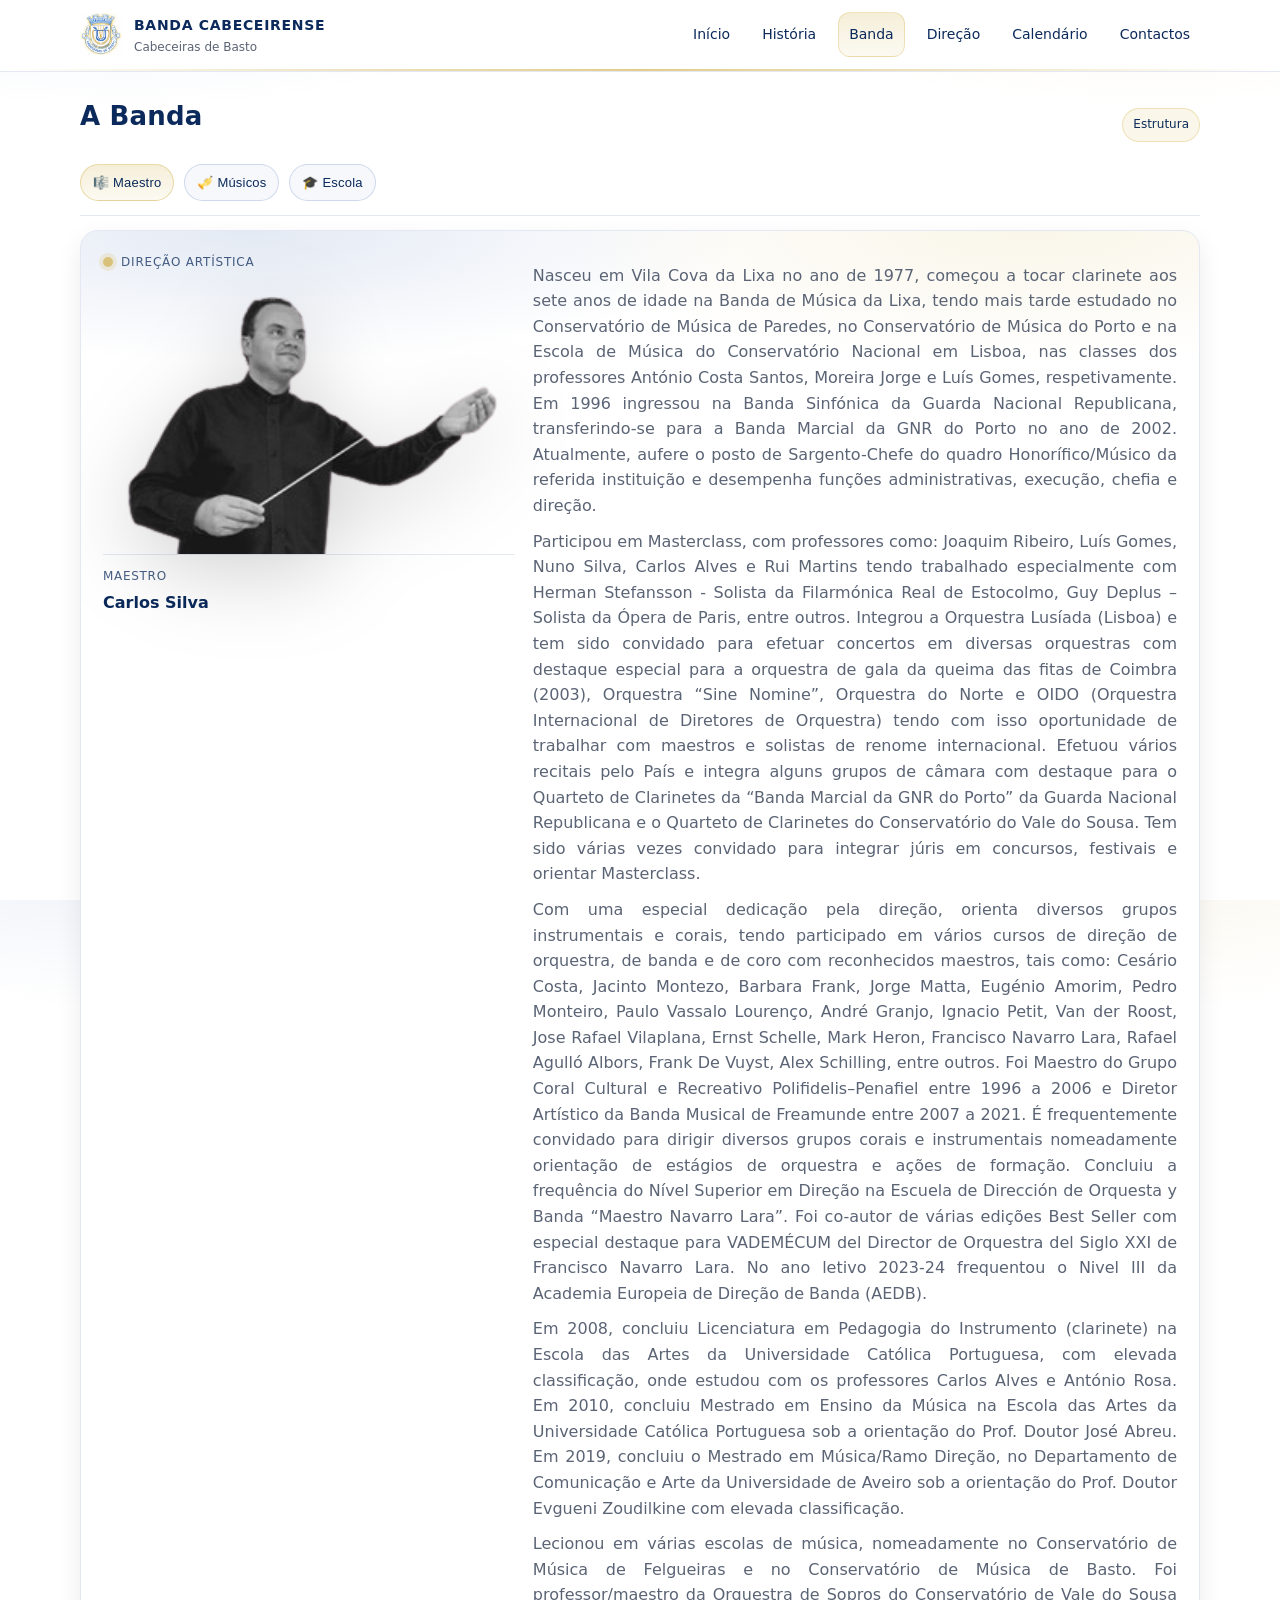
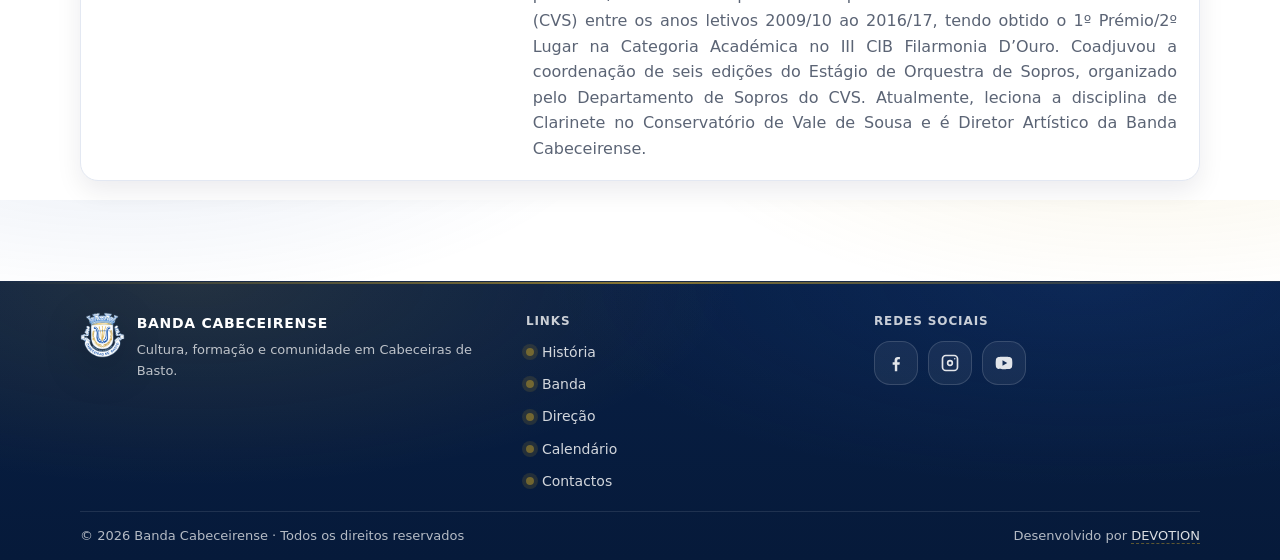
==== commit 50e04422: "beta version almost finished" ====
--- a/banda.html
+++ b/banda.html
@@ -161,31 +161,396 @@
 
           </div>
 
-          <!-- MÚSICOS (placeholder por agora – afinamos já a seguir) -->
+          <!-- MÚSICOS -->
           <div class="band-panel" role="tabpanel" id="panel-musicos" aria-labelledby="tab-musicos" hidden>
+            <!-- CARROSSEL (MÚSICOS) -->
+            <div class="media-carousel" data-carousel aria-label="Galeria de imagens — Banda Cabeceirense">
+              <div class="media-carousel-viewport">
+                <div class="media-carousel-track" data-carousel-track>
+                  <figure class="media-carousel-item">
+                    <img src="assets/img/musicos/musicos-00.jpg" alt="Banda Cabeceirense em atuação" loading="lazy"
+                      decoding="async">
+                  </figure>
+                  <figure class="media-carousel-item">
+                    <img src="assets/img/musicos/musicos-01.png" alt="Banda Cabeceirense em concerto" loading="lazy"
+                      decoding="async">
+                  </figure>
+                  <figure class="media-carousel-item">
+                    <img src="assets/img/musicos/musicos-02.png" alt="Músicos da Banda Cabeceirense" loading="lazy"
+                      decoding="async">
+                  </figure>
+                  <figure class="media-carousel-item">
+                    <img src="assets/img/musicos/musicos-03.png" alt="Momento de atuação" loading="lazy"
+                      decoding="async">
+                  </figure>
+                  <figure class="media-carousel-item">
+                    <img src="assets/img/musicos/musicos-04.png" alt="Músicos em apresentação" loading="lazy"
+                      decoding="async">
+                  </figure>
+                  <figure class="media-carousel-item">
+                    <img src="assets/img/musicos/musicos-05.png" alt="Banda Cabeceirense — detalhe" loading="lazy"
+                      decoding="async">
+                  </figure>
+
+                  <figure class="media-carousel-item">
+                    <img src="assets/img/musicos/musicos-06.png" alt="Banda Cabeceirense — detalhe" loading="lazy"
+                      decoding="async">
+                  </figure>
+                  <figure class="media-carousel-item">
+                    <img src="assets/img/musicos/musicos-07.jpg" alt="Banda Cabeceirense — detalhe" loading="lazy"
+                      decoding="async">
+                  </figure>
+                  <figure class="media-carousel-item">
+                    <img src="assets/img/musicos/musicos-08.png" alt="Banda Cabeceirense — detalhe" loading="lazy"
+                      decoding="async">
+                  </figure>
+                  <figure class="media-carousel-item">
+                    <img src="assets/img/musicos/musicos-09.png" alt="Banda Cabeceirense — detalhe" loading="lazy"
+                      decoding="async">
+                  </figure>
+                  <figure class="media-carousel-item">
+                    <img src="assets/img/musicos/musicos-10.png" alt="Banda Cabeceirense — detalhe" loading="lazy"
+                      decoding="async">
+                  </figure>
+
+                  <figure class="media-carousel-item">
+                    <img src="assets/img/musicos/musicos-11.png" alt="Banda Cabeceirense — detalhe" loading="lazy"
+                      decoding="async">
+                  </figure>
+                  <figure class="media-carousel-item">
+                    <img src="assets/img/musicos/musicos-12.png" alt="Banda Cabeceirense — detalhe" loading="lazy"
+                      decoding="async">
+                  </figure>
+                  <figure class="media-carousel-item">
+                    <img src="assets/img/musicos/musicos-13.png" alt="Banda Cabeceirense — detalhe" loading="lazy"
+                      decoding="async">
+                  </figure>
+                  <figure class="media-carousel-item">
+                    <img src="assets/img/musicos/musicos-14.png" alt="Banda Cabeceirense — detalhe" loading="lazy"
+                      decoding="async">
+                  </figure>
+                  <figure class="media-carousel-item">
+                    <img src="assets/img/musicos/musicos-15.png" alt="Banda Cabeceirense — detalhe" loading="lazy"
+                      decoding="async">
+                  </figure>
+
+                  <figure class="media-carousel-item">
+                    <img src="assets/img/musicos/musicos-16.png" alt="Banda Cabeceirense — detalhe" loading="lazy"
+                      decoding="async">
+                  </figure>
+                  <figure class="media-carousel-item">
+                    <img src="assets/img/musicos/musicos-17.png" alt="Banda Cabeceirense — detalhe" loading="lazy"
+                      decoding="async">
+                  </figure>
+                  <figure class="media-carousel-item">
+                    <img src="assets/img/musicos/musicos-18.png" alt="Banda Cabeceirense — detalhe" loading="lazy"
+                      decoding="async">
+                  </figure>
+                  <figure class="media-carousel-item">
+                    <img src="assets/img/musicos/musicos-19.png" alt="Banda Cabeceirense — detalhe" loading="lazy"
+                      decoding="async">
+                  </figure>
+                  <figure class="media-carousel-item">
+                    <img src="assets/img/musicos/musicos-20.png" alt="Banda Cabeceirense — detalhe" loading="lazy"
+                      decoding="async">
+                  </figure>
+
+                  <figure class="media-carousel-item">
+                    <img src="assets/img/musicos/musicos-21.png" alt="Banda Cabeceirense — detalhe" loading="lazy"
+                      decoding="async">
+                  </figure>
+                  <figure class="media-carousel-item">
+                    <img src="assets/img/musicos/musicos-22.png" alt="Banda Cabeceirense — detalhe" loading="lazy"
+                      decoding="async">
+                  </figure>
+                  <figure class="media-carousel-item">
+                    <img src="assets/img/musicos/musicos-23.jpg" alt="Banda Cabeceirense — detalhe" loading="lazy"
+                      decoding="async">
+                  </figure>
+                  <figure class="media-carousel-item">
+                    <img src="assets/img/musicos/musicos-24.jpg" alt="Banda Cabeceirense — detalhe" loading="lazy"
+                      decoding="async">
+                  </figure>
+                </div>
+              </div>
+
+              <button class="media-carousel-btn prev" type="button" data-carousel-prev
+                aria-label="Imagem anterior">‹</button>
+              <button class="media-carousel-btn next" type="button" data-carousel-next
+                aria-label="Imagem seguinte">›</button>
+
+              <div class="media-carousel-dots" data-carousel-dots aria-label="Selecionar imagem"></div>
+            </div>
+
             <div class="page-hero" style="margin-top:14px;">
-              <div class="kicker">Músicos</div>
-              <h3 style="margin-top:10px;">A nossa formação</h3>
-              <p style="margin-top:10px; max-width: 84ch; text-align: justify;">
-                (Placeholder) Aqui vamos construir a secção dos músicos com o mesmo nível premium, mas já em formato
-                adequado (sem cards “a mais”). Diz-me depois se queres listagem por naipes, por funções, ou apenas texto
-                institucional + números.
+              <div class="kicker">Visão do maestro</div>
+              <h3 style="margin-top:10px;">A herança filarmónica</h3>
+
+              <p style="text-align: justify;">
+                "A minha visão para a Banda Cabeceirense fundamenta-se na salvaguarda do seu património histórico,
+                artístico e humano, reconhecendo o seu papel enquanto referência cultural do concelho de Cabeceiras de
+                Basto. Entendo esta instituição como depositária de uma tradição filarmónica que importa preservar,
+                dignificar e projetar no tempo.
+              </p>
+              <p style="text-align: justify;">
+                A minha ação e contributo, como Diretor Artístico, vai no sentido para que a banda continue pautada pela
+                excelência artística, pelo rigor interpretativo e pelo sentido de missão cultural, capaz de conjugar a
+                herança do passado com uma visão de futuro sustentada, aberta à inovação e ao crescimento contínuo. O
+                meu compromisso traduz-se na construção de um projeto artístico sólido, coeso e inclusivo, ao serviço da
+                música, da comunidade e do prestígio da instituição."
               </p>
             </div>
+
+            <div class="section" style="margin-top:18px;">
+              <div class="section-head">
+                <h2>Músicos</h2>
+                <span class="badge">Plantel</span>
+              </div>
+
+              <div class="instrument-grid">
+                <!-- 1) Flauta -->
+                <article class="card instrument-card">
+                  <h4 class="instrument-title">Flauta</h4>
+                  <ul class="instrument-list">
+                    <li>Lara Marques</li>
+                    <li>Paula Lima</li>
+                    <li>Sofia Pinheiro</li>
+                  </ul>
+                </article>
+
+                <!-- 2) Oboé -->
+                <article class="card instrument-card">
+                  <h4 class="instrument-title">Oboé</h4>
+                  <ul class="instrument-list">
+                    <li>Flávia Solange</li>
+                    <li>Joana Palmas</li>
+                    <li>Lara Matos</li>
+                  </ul>
+                </article>
+
+                <!-- 3) Clarinete -->
+                <article class="card instrument-card">
+                  <h4 class="instrument-title">Clarinete</h4>
+                  <ul class="instrument-list">
+                    <li>João Sousa</li>
+                    <li>Gil Freitas</li>
+                    <li>Marco Capelas</li>
+                    <li>Inês Esteves</li>
+                    <li>Carolina Carvalho</li>
+                    <li>Orlando Freitas</li>
+                    <li>Jorge Freitas</li>
+                    <li>Margarida Teixeira</li>
+                    <li>Miguel Gonzaga</li>
+                    <li>Maria Lemos</li>
+                    <li>Rui Pedro Teixeira</li>
+                    <li>Gabriela Leite</li>
+                  </ul>
+                </article>
+
+                <!-- 5) Saxofone Alto -->
+                <article class="card instrument-card">
+                  <h4 class="instrument-title">Saxofone Alto</h4>
+                  <ul class="instrument-list">
+                    <li>Beatriz Marques</li>
+                    <li>Gonçalo Vilela</li>
+                    <li>Tiago Magalhães</li>
+                    <li>João Guilherme</li>
+                    <li>Lara Machado</li>
+                    <li>Rafael Cunha</li>
+                    <li>António Teixeira</li>
+                  </ul>
+                </article>
+
+                <!-- 6) Saxofone Tenor -->
+                <article class="card instrument-card">
+                  <h4 class="instrument-title">Saxofone Tenor</h4>
+                  <ul class="instrument-list">
+                    <li>Liliana Freitas</li>
+                    <li>Luís Rodrigues</li>
+                    <li>Fernando Andrade</li>
+                  </ul>
+                </article>
+
+                <!-- 4) Clarinete Baixo -->
+                <article class="card instrument-card">
+                  <h4 class="instrument-title">Clarinete Baixo</h4>
+                  <ul class="instrument-list">
+                    <li>Luís Freitas</li>
+                  </ul>
+                </article>
+
+                <!-- 7) Euphonium -->
+                <article class="card instrument-card">
+                  <h4 class="instrument-title">Eufónio</h4>
+                  <ul class="instrument-list">
+                    <li>Luís Teixeira</li>
+                  </ul>
+                </article>
+
+                <!-- 8) Fagote -->
+                <article class="card instrument-card">
+                  <h4 class="instrument-title">Fagote</h4>
+                  <ul class="instrument-list">
+                    <li>Gabriela Ribeiro</li>
+                  </ul>
+                </article>
+
+                <!-- 9) Trompa -->
+                <article class="card instrument-card">
+                  <h4 class="instrument-title">Trompa</h4>
+                  <ul class="instrument-list">
+                    <li>Ana Beatriz Reis</li>
+                    <li>Violeta Oliveira</li>
+                    <li>Carolina Mota</li>
+                    <li>João Carvalho</li>
+                  </ul>
+                </article>
+
+                <!-- 10) Trompete -->
+                <article class="card instrument-card">
+                  <h4 class="instrument-title">Trompete</h4>
+                  <ul class="instrument-list">
+                    <li>Marco Gonçalves</li>
+                    <li>Cristiano Gonçalves</li>
+                    <li>Rodrigo Cunha</li>
+                    <li>Tiago Mucha</li>
+                    <li>Marisa Baptista</li>
+                    <li>Daniel Vilela</li>
+                    <li>Pedro Leite</li>
+                    <li>Maria Oliveira</li>
+                  </ul>
+                </article>
+
+                <!-- 11) Trombone -->
+                <article class="card instrument-card">
+                  <h4 class="instrument-title">Trombone</h4>
+                  <ul class="instrument-list">
+                    <li>Luís Marques</li>
+                    <li>André Oliveira</li>
+                    <li>José Marques</li>
+                    <li>João Moreira</li>
+                  </ul>
+                </article>
+
+                <!-- 12) Tuba -->
+                <article class="card instrument-card">
+                  <h4 class="instrument-title">Tuba</h4>
+                  <ul class="instrument-list">
+                    <li>João Carlos</li>
+                    <li>Alfredo Carvalho</li>
+                    <li>Emanuel Silva</li>
+                  </ul>
+                </article>
+
+                <!-- 13) Percussão -->
+                <article class="card instrument-card">
+                  <h4 class="instrument-title">Percussão</h4>
+                  <ul class="instrument-list">
+                    <li>Paulo Pontes</li>
+                    <li>Henrique Carneiro</li>
+                    <li>Diogo Lopes</li>
+                    <li>Adriano Freitas</li>
+                    <li>Ivo Lobo</li>
+                    <li>Pedro Coelho</li>
+                  </ul>
+                </article>
+              </div>
+            </div>
           </div>
 
-          <!-- ESCOLA (placeholder por agora – afinamos já a seguir) -->
+          <!-- ESCOLA -->
           <div class="band-panel" role="tabpanel" id="panel-escola" aria-labelledby="tab-escola" hidden>
-            <div class="page-hero" style="margin-top:14px;">
-              <div class="kicker">Escola de Música</div>
-              <h3 style="margin-top:10px;">Formação e futuro</h3>
-              <p style="margin-top:10px; max-width: 84ch; text-align: justify;">
-                (Placeholder) Aqui vamos montar a secção da Escola: inscrições, objetivos, contacto, e eventual ligação
-                à
-                Banda Juvenil. Mantemos premium e simples.
+
+            <!-- Banner / Foto de grupo -->
+            <figure class="school-hero">
+              <picture>
+                <source type="image/webp" srcset="
+          assets/img/escola/escola-grupo-16x9-800.webp 800w,
+          assets/img/escola/escola-grupo-16x9-1200.webp 1200w,
+          assets/img/escola/escola-grupo-16x9-1600.webp 1600w
+        " sizes="(max-width: 980px) 100vw, 1100px" />
+
+                <img src="assets/img/escola/escola-grupo-16x9-1600.jpg" srcset="
+          assets/img/escola/escola-grupo-16x9-800.jpg 800w,
+          assets/img/escola/escola-grupo-16x9-1200.jpg 1200w,
+          assets/img/escola/escola-grupo-16x9-1600.jpg 1600w
+        " sizes="(max-width: 980px) 100vw, 1100px" alt="Alunos e equipa da Escola de Música da Banda Cabeceirense"
+                  loading="lazy" decoding="async" />
+              </picture>
+            </figure>
+
+            <!-- Mensagem da Diretora -->
+            <div class="page-hero" style="margin-top:20px; text-align: justify;">
+              <div class="kicker">Escola</div>
+              <h3 style="margin-top:10px;">Mensagem da Diretora</h3>
+
+              <p style="margin-top:10px; text-align: justify;">
+                "A Escola da Banda Cabeceirense surge do propósito de dar a conhecer a música e o mundo filarmónico
+                tanto
+                aos mais novos como a todas as pessoas que queiram dar os primeiros passos na música.
+              </p>
+              <p style="margin-top:10px; text-align: justify;">
+                Semanalmente, a Casa da Música é repleta com melodias alegres e ritmos curiosos dos nossos aspirantes a
+                músicos. Contamos atualmente com mais de trinta alunos de diferentes idades e em diferentes fases de
+                aprendizagem, sendo que mais de metade, para além das aulas de formação musical, frequenta também aulas
+                de instrumento."
               </p>
             </div>
+
+            <!-- Inscreve-te já -->
+            <section class="section" style="margin-top:16px;">
+              <div class="section-head">
+                <h2>Inscreve-te já</h2>
+                <span class="badge">Escola de Música</span>
+              </div>
+
+              <div class="card" style="max-width: 90ch;">
+                <p style="margin-top:0;">
+                  Para iniciar a inscrição, envia-nos uma mensagem com:
+                  <strong>Nome</strong>, <strong>Data de nascimento</strong> e <strong>Contacto telefónico</strong>.
+                </p>
+
+                <div class="grid" style="margin-top:12px;">
+                  <div class="card" style="padding:14px;">
+                    <h3 style="margin:0;">O que enviar</h3>
+                    <p style="margin-top:8px;">
+                      Nome: ____<br>
+                      Data de nascimento: ____<br>
+                      Telefone: ____<br>
+                      Observações (opcional): ____
+                    </p>
+                  </div>
+
+                  <div class="card" style="padding:14px;">
+                    <h3 style="margin:0;">Responderemos com</h3>
+                    <p style="margin-top:8px;">
+                      Confirmação de vaga, horários, instrumentos disponíveis e próximos passos.
+                    </p>
+                  </div>
+                </div>
+
+                <div class="btn-row" style="margin-top:14px;">
+                  <!-- Troca o email -->
+                  <a class="btn btn-primary"
+                    href="mailto:escola@bandacabeceirense.pt?subject=Inscri%C3%A7%C3%A3o%20-%20Escola%20de%20M%C3%BAsica&body=Ol%C3%A1!%0A%0AGostaria%20de%20me%20inscrever%20na%20Escola%20de%20M%C3%BAsica%20da%20Banda%20Cabeceirense.%0A%0ANome:%20____%0AData%20de%20nascimento:%20____%0ATelefone:%20____%0AObserva%C3%A7%C3%B5es:%20____">
+                    Enviar e-mail
+                  </a>
+
+                  <!-- Troca o número (formato: 3519XXXXXXXX) -->
+                  <a class="btn btn-outline"
+                    href="https://wa.me/3519XXXXXXXX?text=Ol%C3%A1!%20Gostaria%20de%20me%20inscrever%20na%20Escola%20de%20M%C3%BAsica%20da%20Banda%20Cabeceirense.%0A%0ANome%3A%20____%0AData%20de%20nascimento%3A%20____%0ATelefone%3A%20____%0AObserva%C3%A7%C3%B5es%3A%20____"
+                    target="_blank" rel="noopener">
+                    WhatsApp
+                  </a>
+
+                  <!-- Troca o telefone -->
+                  <a class="btn btn-outline" href="tel:+3519XXXXXXXX">Ligar</a>
+                </div>
+              </div>
+            </section>
+
           </div>
+
 
         </div>
       </section>
@@ -259,8 +624,6 @@
     </div>
   </footer>
 
-
-  <script src="assets/js/main.js"></script>
 </body>
 
 </html>
--- a/assets/css/styles.css
+++ b/assets/css/styles.css
@@ -32,6 +32,7 @@
 body {
   margin: 0;
   padding: 0;
+  height: 100%;
 }
 
 body {
@@ -42,6 +43,9 @@
     radial-gradient(900px 360px at 90% -10%, rgba(201, 162, 39, .10), transparent 55%),
     var(--bg);
   line-height: 1.6;
+  min-height: 100vh;
+  display: flex;
+  flex-direction: column;
 }
 
 img {
@@ -234,6 +238,7 @@
 /* Main layout */
 main {
   padding: var(--space-5) 0 var(--space-6);
+  flex: 1;
 }
 
 .section {
@@ -997,24 +1002,13 @@
   place-items: center;
   min-height: 92px;
   transition: transform .18s ease, box-shadow .18s ease, border-color .18s ease;
-}
-
-.partner-card:hover {
-  transform: translateY(-2px);
-  box-shadow: var(--shadow);
   border-color: rgba(201, 162, 39, .30);
 }
 
 .partner-card img {
   max-height: 44px;
   width: auto;
-  filter: grayscale(1) contrast(1.05) opacity(.75);
   transition: filter .18s ease, transform .18s ease;
-}
-
-.partner-card:hover img {
-  filter: grayscale(0) contrast(1.05) opacity(1);
-  transform: scale(1.02);
 }
 
 .partners-note {
@@ -1481,8 +1475,8 @@
     linear-gradient(180deg, #081F45 0%, #061A3A 100%);
 }
 
-.leadership-hero-inner{
-  display:grid;
+.leadership-hero-inner {
+  display: grid;
   grid-template-columns: 1.25fr .75fr;
   gap: 18px;
   padding: 22px 22px 0;
@@ -1716,9 +1710,9 @@
   }
 
   /* A cópia (texto) fica em cima */
-.leadership-copy{
-  padding-right: 6px;
-}
+  .leadership-copy {
+    padding-right: 6px;
+  }
 
 
   /* Faz a imagem assentar em cima da linha da assinatura */
@@ -1732,7 +1726,7 @@
 }
 
 /* o perfil deixa de ter bordas/fundos/shadows */
-.leadership-profile{
+.leadership-profile {
   background: transparent;
   border: 0;
   border-radius: 0;
@@ -1753,8 +1747,8 @@
 }
 
 /* zona da foto */
-.leadership-photo{
-  display:flex;
+.leadership-photo {
+  display: flex;
   justify-content: flex-end;
   align-items: flex-end;
   padding: 0;
@@ -1771,54 +1765,59 @@
   filter: drop-shadow(0 16px 30px rgba(11, 42, 91, .22));
 }
 
-.leadership-sign{
+.leadership-sign {
   margin-top: 0;
   padding-top: 12px;
-  border-top: 1px solid rgba(255,255,255,.12);
-}
-
-
-@media (max-width: 900px){
-  .leadership-hero-inner{
+  border-top: 1px solid rgba(255, 255, 255, .12);
+}
+
+
+@media (max-width: 900px) {
+  .leadership-hero-inner {
     grid-template-columns: 1fr;
     padding: 18px 18px 0;
   }
 
   /* mobile: texto, depois foto, depois assinatura */
-  .leadership-copy{ order: 1; }
-  .leadership-profile{ order: 2; }
-
-  .leadership-photo{
+  .leadership-copy {
+    order: 1;
+  }
+
+  .leadership-profile {
+    order: 2;
+  }
+
+  .leadership-photo {
     justify-content: center;
     margin-top: 12px;
   }
 
-  .leadership-photo img{
+  .leadership-photo img {
     width: min(300px, 82vw);
     margin-bottom: -1px;
   }
-  
+
 }
 
 /* --- Assinatura do Presidente (premium + legível em azul) --- */
 
-.leadership-sign{
+.leadership-sign {
   margin-top: 0;
   padding-top: 14px;
   padding-bottom: 4px;
-  border-top: 1px solid rgba(255,255,255,.12);
+  border-top: 1px solid rgba(255, 255, 255, .12);
   text-align: right;
 }
 
-.leadership-sign .role{
-  color: rgba(255,255,255,.78);
+.leadership-sign .role {
+  color: rgba(255, 255, 255, .78);
   font-size: 12px;
   letter-spacing: .9px;
   text-transform: uppercase;
   margin-bottom: 6px;
 }
 
-.leadership-sign .name{
+.leadership-sign .name {
   color: #fff;
   font-weight: 900;
   font-size: 16px;
@@ -1827,189 +1826,197 @@
   margin-bottom: 8px;
 }
 
-.leadership-sign .email-link{
-  color: rgba(255,255,255,.92);
+.leadership-sign .email-link {
+  color: rgba(255, 255, 255, .92);
   font-size: 13px;
   display: inline-flex;
   align-items: center;
   gap: 8px;
-  border-bottom: 1px dashed rgba(201,162,39,.55);
+  border-bottom: 1px dashed rgba(201, 162, 39, .55);
   padding-bottom: 2px;
 }
 
-.leadership-sign .email-link:hover{
+.leadership-sign .email-link:hover {
   color: #fff;
-  border-bottom-color: rgba(201,162,39,.85);
+  border-bottom-color: rgba(201, 162, 39, .85);
 }
 
 /* Mobile: centrado */
-@media (max-width: 900px){
-  .leadership-sign{
+@media (max-width: 900px) {
+  .leadership-sign {
     text-align: center;
   }
-  .leadership-sign .email-link{
+
+  .leadership-sign .email-link {
     justify-content: center;
   }
 }
 
 /* ---------- Banda: Em foco (tabs premium) ---------- */
-.focus-card{
+.focus-card {
   padding: 16px;
 }
 
-.focus-tabs{
-  display:flex;
-  gap:10px;
-  flex-wrap:wrap;
-  align-items:center;
-}
-
-.focus-tab{
-  appearance:none;
-  border:1px solid rgba(30,79,163,.18);
-  background: rgba(246,248,252,.92);
+.focus-tabs {
+  display: flex;
+  gap: 10px;
+  flex-wrap: wrap;
+  align-items: center;
+}
+
+.focus-tab {
+  appearance: none;
+  border: 1px solid rgba(30, 79, 163, .18);
+  background: rgba(246, 248, 252, .92);
   color: var(--navy);
-  padding:10px 12px;
+  padding: 10px 12px;
   border-radius: 999px;
   font-size: 13px;
   letter-spacing: .2px;
-  cursor:pointer;
-  display:inline-flex;
-  align-items:center;
-  gap:8px;
+  cursor: pointer;
+  display: inline-flex;
+  align-items: center;
+  gap: 8px;
   transition: transform .18s ease, border-color .18s ease, background .18s ease;
 }
 
-.focus-tab:hover{
+.focus-tab:hover {
   transform: translateY(-1px);
-  border-color: rgba(201,162,39,.35);
-  background: rgba(201,162,39,.10);
-}
-
-.focus-tab[aria-selected="true"]{
-  background: linear-gradient(180deg, rgba(201,162,39,.18), rgba(201,162,39,.06));
-  border-color: rgba(201,162,39,.35);
-}
-
-.focus-panels{
+  border-color: rgba(201, 162, 39, .35);
+  background: rgba(201, 162, 39, .10);
+}
+
+.focus-tab[aria-selected="true"] {
+  background: linear-gradient(180deg, rgba(201, 162, 39, .18), rgba(201, 162, 39, .06));
+  border-color: rgba(201, 162, 39, .35);
+}
+
+.focus-panels {
   margin-top: 14px;
   padding-top: 14px;
   border-top: 1px solid var(--border);
 }
 
-.focus-panel h3{
+.focus-panel h3 {
   margin: 0;
 }
 
-.focus-split{
-  display:grid;
+.focus-split {
+  display: grid;
   grid-template-columns: 1.25fr .75fr;
   gap: 16px;
-  align-items:start;
-}
-
-.focus-figure{
-  margin:0;
+  align-items: start;
+}
+
+.focus-figure {
+  margin: 0;
   border: 1px solid var(--border);
   border-radius: var(--radius);
-  overflow:hidden;
-  background:#fff;
+  overflow: hidden;
+  background: #fff;
   box-shadow: var(--shadow-2);
 }
 
-.focus-figure img{
-  width:100%;
+.focus-figure img {
+  width: 100%;
   height: 320px;
   object-fit: cover;
-  display:block;
-}
-
-.focus-figure figcaption{
+  display: block;
+}
+
+.focus-figure figcaption {
   padding: 10px 12px;
   font-size: 13px;
   color: var(--muted);
   border-top: 1px solid var(--border);
 }
 
-@media (max-width: 900px){
-  .focus-split{ grid-template-columns: 1fr; }
-  .focus-figure img{ height: 240px; }
+@media (max-width: 900px) {
+  .focus-split {
+    grid-template-columns: 1fr;
+  }
+
+  .focus-figure img {
+    height: 240px;
+  }
 }
 
 /* ---------- Banda: tabs (sem cards dentro de cards) ---------- */
 
-.band-tabs{
+.band-tabs {
   margin-top: 10px;
 }
 
-.band-tabs-bar{
-  display:flex;
-  gap:10px;
-  flex-wrap:wrap;
-  align-items:center;
+.band-tabs-bar {
+  display: flex;
+  gap: 10px;
+  flex-wrap: wrap;
+  align-items: center;
   padding: 10px 0 14px;
   border-bottom: 1px solid var(--border);
 }
 
-.band-tab{
-  appearance:none;
-  border:1px solid rgba(30,79,163,.18);
-  background: rgba(246,248,252,.92);
+.band-tab {
+  appearance: none;
+  border: 1px solid rgba(30, 79, 163, .18);
+  background: rgba(246, 248, 252, .92);
   color: var(--navy);
-  padding:10px 12px;
+  padding: 10px 12px;
   border-radius: 999px;
   font-size: 13px;
   letter-spacing: .2px;
-  cursor:pointer;
-  display:inline-flex;
-  align-items:center;
-  gap:8px;
+  cursor: pointer;
+  display: inline-flex;
+  align-items: center;
+  gap: 8px;
   transition: transform .18s ease, border-color .18s ease, background .18s ease;
 }
-.band-tab:hover{
+
+.band-tab:hover {
   transform: translateY(-1px);
-  border-color: rgba(201,162,39,.35);
-  background: rgba(201,162,39,.10);
-}
-.band-tab[aria-selected="true"]{
-  background: linear-gradient(180deg, rgba(201,162,39,.18), rgba(201,162,39,.06));
-  border-color: rgba(201,162,39,.35);
-}
-
-.band-panels{
+  border-color: rgba(201, 162, 39, .35);
+  background: rgba(201, 162, 39, .10);
+}
+
+.band-tab[aria-selected="true"] {
+  background: linear-gradient(180deg, rgba(201, 162, 39, .18), rgba(201, 162, 39, .06));
+  border-color: rgba(201, 162, 39, .35);
+}
+
+.band-panels {
   margin-top: 14px;
 }
 
 /* ---------- Maestro (layout tipo Presidente) ---------- */
 
-.maestro-hero{
-  border:1px solid var(--border);
+.maestro-hero {
+  border: 1px solid var(--border);
   border-radius: var(--radius);
-  overflow:hidden;
+  overflow: hidden;
   box-shadow: var(--shadow-2);
   background:
-    radial-gradient(900px 240px at 15% 0%, rgba(30,79,163,.12), transparent 55%),
-    radial-gradient(900px 240px at 85% 0%, rgba(201,162,39,.10), transparent 55%),
+    radial-gradient(900px 240px at 15% 0%, rgba(30, 79, 163, .12), transparent 55%),
+    radial-gradient(900px 240px at 85% 0%, rgba(201, 162, 39, .10), transparent 55%),
     #fff;
 }
 
-.maestro-inner{
-  display:grid;
+.maestro-inner {
+  display: grid;
   grid-template-columns: 1.25fr .75fr;
   gap: 18px;
   padding: 22px 22px 0;
   align-items: start;
 }
 
-.maestro-copy{
+.maestro-copy {
   padding-bottom: 18px;
 }
 
-.maestro-copy .kicker{
+.maestro-copy .kicker {
   margin-top: 2px;
 }
 
-.maestro-profile{
+.maestro-profile {
   background: transparent;
   border: 0;
   border-radius: 0;
@@ -2017,125 +2024,477 @@
   overflow: visible;
   align-self: start;
   padding-bottom: 18px;
-  display:flex;
-  flex-direction:column;
-}
-
-.maestro-photo{
-  display:flex;
+  display: flex;
+  flex-direction: column;
+}
+
+.maestro-photo {
+  display: flex;
   justify-content: flex-end;
   align-items: flex-end;
-  margin: 10px 0 0 0;   /* mantém o espaço do kicker->foto */
+  margin: 10px 0 0 0;
+  /* mantém o espaço do kicker->foto */
   padding: 0;
-  line-height: 0;   
-}
-
-.maestro-photo img{
-  width:100%;
+  line-height: 0;
+}
+
+.maestro-photo img {
+  width: 100%;
   height: auto;
-  display:block;
+  display: block;
   object-fit: contain;
-  margin: 0 0 -1px 0; /* cola à linha */
-  filter: drop-shadow(0 18px 42px rgba(0,0,0,.18));
-  margin:0;
+  margin: 0 0 -1px 0;
+  /* cola à linha */
+  filter: drop-shadow(0 18px 42px rgba(0, 0, 0, .18));
+  margin: 0;
 }
 
 /* linhas divisórias: foto -> assinatura */
-.maestro-sign{
+.maestro-sign {
   margin-top: 0px;
   padding-top: 12px;
-  border-top: 1px solid rgba(227,232,242,.9); /* igual às linhas premium do site */
-}
-
-.maestro-sign .role{
+  border-top: 1px solid rgba(227, 232, 242, .9);
+  /* igual às linhas premium do site */
+}
+
+.maestro-sign .role {
   font-size: 12px;
   letter-spacing: .7px;
   text-transform: uppercase;
-  color: rgba(11,42,91,.75);
-}
-
-.maestro-sign .name{
+  color: rgba(11, 42, 91, .75);
+}
+
+.maestro-sign .name {
   margin-top: 4px;
   font-weight: 900;
   color: var(--navy);
 }
 
-.maestro-sign .email-link{
-  color: rgba(11,42,91,.82);
+.maestro-sign .email-link {
+  color: rgba(11, 42, 91, .82);
   font-size: 13px;
   display: inline-flex;
   justify-content: flex-end;
   gap: 8px;
-  border-bottom: 1px dashed rgba(201,162,39,.55);
+  border-bottom: 1px dashed rgba(201, 162, 39, .55);
   padding-bottom: 2px;
 }
 
-.maestro-sign .email-link:hover{
+.maestro-sign .email-link:hover {
   color: var(--navy);
-  border-bottom-color: rgba(201,162,39,.85);
-}
-
-@media (max-width: 900px){
-  .maestro-inner{
+  border-bottom-color: rgba(201, 162, 39, .85);
+}
+
+@media (max-width: 900px) {
+  .maestro-inner {
     grid-template-columns: 1fr;
     padding: 18px 18px 0;
   }
 
-  .maestro-photo{
+  .maestro-photo {
     justify-content: center;
     margin-top: 10px;
   }
 
-  .maestro-photo img{
+  .maestro-photo img {
     width: min(320px, 82vw);
   }
 
-  .maestro-sign{
+  .maestro-sign {
     text-align: center;
   }
-  .maestro-sign .email-link{
+
+  .maestro-sign .email-link {
     justify-content: center;
   }
 }
 
 /* --- Maestro invertido: foto+assinatura à esquerda, texto à direita (desktop) --- */
-.maestro-inner.maestro-invert{
-  grid-template-columns: .78fr 1.22fr; /* esquerda menor, texto maior */
+.maestro-inner.maestro-invert {
+  grid-template-columns: .78fr 1.22fr;
+  /* esquerda menor, texto maior */
   align-items: start;
 }
 
 /* Foto alinhada (desktop) */
-.maestro-inner.maestro-invert .maestro-photo{
+.maestro-inner.maestro-invert .maestro-photo {
   justify-content: flex-start;
 }
 
 /* Assinatura alinhada à esquerda (desktop) */
-.maestro-inner.maestro-invert .maestro-sign{
+.maestro-inner.maestro-invert .maestro-sign {
   text-align: left;
 }
-.maestro-inner.maestro-invert .maestro-sign .email-link{
+
+.maestro-inner.maestro-invert .maestro-sign .email-link {
   justify-content: flex-start;
 }
 
 /* Mobile: comportamento tipo Presidente (texto primeiro, foto depois, assinatura centrada) */
-@media (max-width: 900px){
-  .maestro-inner.maestro-invert{
+@media (max-width: 900px) {
+  .maestro-inner.maestro-invert {
     grid-template-columns: 1fr;
   }
 
   /* Agora em mobile: foto+assinatura primeiro, texto depois */
-  .maestro-inner.maestro-invert .maestro-profile{ order: 1; }
-  .maestro-inner.maestro-invert .maestro-copy{ order: 2; }
-
-  .maestro-inner.maestro-invert .maestro-photo{
+  .maestro-inner.maestro-invert .maestro-profile {
+    order: 1;
+  }
+
+  .maestro-inner.maestro-invert .maestro-copy {
+    order: 2;
+  }
+
+  .maestro-inner.maestro-invert .maestro-photo {
     justify-content: center;
   }
 
-  .maestro-inner.maestro-invert .maestro-sign{
+  .maestro-inner.maestro-invert .maestro-sign {
     text-align: center;
   }
-  .maestro-inner.maestro-invert .maestro-sign .email-link{
+
+  .maestro-inner.maestro-invert .maestro-sign .email-link {
     justify-content: center;
   }
 }
 
+/* Instrumentos (Banda > Músicos) */
+.instrument-grid {
+  display: grid;
+  gap: 14px;
+  margin-top: 14px;
+}
+
+@media (min-width: 900px) {
+  .instrument-grid {
+    grid-template-columns: repeat(2, minmax(0, 1fr));
+  }
+}
+
+.instrument-card {
+  padding: 14px;
+}
+
+.instrument-title {
+  margin: 0;
+  font-size: 1.02rem;
+  letter-spacing: .2px;
+}
+
+.instrument-list {
+  margin: 10px 0 0 0;
+  padding-left: 18px;
+  line-height: 1.6;
+}
+
+.instrument-list li {
+  margin: 2px 0;
+}
+
+.school-hero {
+  margin: 0;
+  border-radius: 22px;
+  overflow: hidden;
+  border: 1px solid rgba(255, 255, 255, .10);
+  background: rgba(255, 255, 255, .04);
+}
+
+.school-hero img {
+  width: 100%;
+  height: auto;
+  display: block;
+}
+
+/* ===== Carousel (reutilizável) ===== */
+.media-carousel {
+  position: relative;
+  margin-top: 14px;
+}
+
+.media-carousel-viewport {
+  border-radius: 16px;
+  overflow: hidden;
+  background: rgba(255, 255, 255, .04);
+  border: 1px solid rgba(255, 255, 255, .06);
+}
+
+.media-carousel-track {
+  display: grid;
+  grid-auto-flow: column;
+  grid-auto-columns: 100%;
+  gap: 10px;
+  overflow-x: auto;
+  scroll-snap-type: x mandatory;
+  scroll-behavior: smooth;
+  -webkit-overflow-scrolling: touch;
+  padding: 0;
+  margin: 0;
+  scrollbar-width: none;
+  /* Firefox */
+}
+
+.media-carousel-track::-webkit-scrollbar {
+  display: none;
+}
+
+.media-carousel-item {
+  scroll-snap-align: start;
+  margin: 0;
+  position: relative;
+  aspect-ratio: 16 / 9;
+  /* mantém “look” horizontal tipo Escola */
+  background: rgba(0, 0, 0, .12);
+}
+
+.media-carousel-item img {
+  width: 100%;
+  height: 100%;
+  display: block;
+  object-fit: cover;
+  object-position: center;
+}
+
+/* Botões (desktop + mobile) */
+.media-carousel-btn {
+  position: absolute;
+  top: 50%;
+  transform: translateY(-50%);
+  width: 42px;
+  height: 42px;
+  border-radius: 999px;
+  border: 1px solid rgba(255, 255, 255, .18);
+  background: rgba(0, 0, 0, .35);
+  color: #fff;
+  font-size: 28px;
+  line-height: 1;
+
+  display: inline-flex;
+  /* <- antes estava none */
+  align-items: center;
+  justify-content: center;
+
+  cursor: pointer;
+  user-select: none;
+  backdrop-filter: blur(6px);
+  z-index: 2;
+}
+
+.media-carousel-btn.prev {
+  left: 10px;
+}
+
+.media-carousel-btn.next {
+  right: 10px;
+}
+
+.media-carousel-btn:disabled {
+  opacity: .35;
+  cursor: default;
+}
+
+/* Dots */
+.media-carousel-dots {
+  display: flex;
+  gap: 8px;
+  justify-content: center;
+  margin-top: 10px;
+}
+
+.media-carousel-dot {
+  width: 8px;
+  height: 8px;
+  border-radius: 999px;
+  border: 0;
+  background: rgba(255, 255, 255, .28);
+  cursor: pointer;
+}
+
+.media-carousel-dot[aria-current="true"] {
+  background: rgba(255, 255, 255, .9);
+}
+
+/* Mobile: mais discreto + quando disabled, desaparece (fica só a “pista” útil) */
+@media (max-width: 980px) {
+  .media-carousel-btn {
+    width: 36px;
+    height: 36px;
+    font-size: 26px;
+    opacity: .6;
+  }
+
+  .media-carousel-btn:disabled {
+    opacity: 0;
+    /* <- em mobile some quando não faz sentido */
+    pointer-events: none;
+  }
+}
+
+.media-carousel-viewport {
+  position: relative;
+}
+
+@media (max-width: 980px) {
+
+  .media-carousel-viewport::before,
+  .media-carousel-viewport::after {
+    content: "";
+    position: absolute;
+    top: 0;
+    bottom: 0;
+    width: 42px;
+    pointer-events: none;
+    z-index: 1;
+    /* por baixo das setas */
+  }
+
+  .media-carousel-viewport::before {
+    left: 0;
+    background: linear-gradient(to right, rgba(0, 0, 0, .28), rgba(0, 0, 0, 0));
+  }
+
+  .media-carousel-viewport::after {
+    right: 0;
+    background: linear-gradient(to left, rgba(0, 0, 0, .28), rgba(0, 0, 0, 0));
+  }
+}
+
+/* ===== História (blocos alternados) ===== */
+.story-section .story-lead {
+  max-width: 88ch;
+  margin-top: 10px;
+}
+
+.story-section .story-lead p {
+  margin: 0;
+  text-align: justify;
+}
+
+.story {
+  margin-top: 18px;
+}
+
+.story-block {
+  display: grid;
+  grid-template-columns: 1.15fr .85fr;
+  gap: 18px;
+  align-items: start;
+  padding: 18px 0;
+  border-top: 1px solid rgba(255, 255, 255, .08);
+}
+
+.story-block:first-child {
+  border-top: 0;
+  padding-top: 0;
+}
+
+.story-text p {
+  margin: 0;
+  text-align: justify;
+}
+
+.story-figure {
+  margin: 0;
+  overflow: hidden;
+  background: transparent;
+  aspect-ratio: 4 / 3;
+  /* bom para imagens antigas; corta em desktop, mas fica premium */
+}
+
+.story-figure img {
+  width: 100%;
+  height: 100%;
+  display: block;
+  object-fit: cover;
+  object-position: center;
+}
+
+/* Alternância (imagem esquerda / texto direita) */
+.story-block.reverse {
+  grid-template-columns: .85fr 1.15fr;
+}
+
+.story-block.reverse .story-figure {
+  grid-column: 1;
+}
+
+.story-block.reverse .story-text {
+  grid-column: 2;
+}
+
+/* Mobile: empilha e mantém imagem por cima */
+@media (max-width: 980px) {
+
+  .story-block,
+  .story-block.reverse {
+    grid-template-columns: 1fr;
+    gap: 12px;
+    padding: 16px 0;
+  }
+
+  .story-block.reverse .story-figure,
+  .story-block.reverse .story-text {
+    grid-column: auto;
+  }
+
+  .story-figure {
+    aspect-ratio: auto;
+    /* altura adaptativa em mobile, como queres */
+  }
+
+  .story-figure img {
+    height: auto;
+  }
+}
+
+.story-note {
+  max-width: 92ch;
+  margin-top: 18px;
+  opacity: .85;
+}
+
+.table-note{
+  margin-top: 6px;
+  opacity: .8;
+  font-size: .92em;
+}
+
+.event-note{
+  margin-top: 10px;
+  opacity: .85;
+  font-size: .92em;
+}
+
+/* Cards pequenos (Mesa / AG / CF) com champanhe premium */
+.card.member-card.card-soft {
+  /* champanhe suave, bem discreto */
+  background: rgba(201, 162, 39, .10);
+  border: 1px solid rgba(245, 233, 196, 0.28);
+}
+
+/* Zona da foto: SEM champanhe, sempre branco */
+.card.member-card.card-soft .member-photo {
+  background: #fff;
+  border-bottom: 1px solid rgba(245, 233, 196, 0.30);
+}
+
+/* Garante que a imagem fica “clean” */
+.card.member-card.card-soft .member-photo img {
+  background: #fff;
+}
+
+/* Tipografia dentro do corpo */
+.card.member-card.card-soft .member-body {
+  background: transparent;
+}
+
+.card.member-card.card-soft .role,
+.card.member-card.card-soft .name,
+.card.member-card.card-soft .email-link {
+  color: navy; /* mantém o look premium no tema escuro */
+}
+
+.card.member-card.card-soft .email-link:hover {
+  opacity: 1;
+  text-decoration: underline;
+}
+
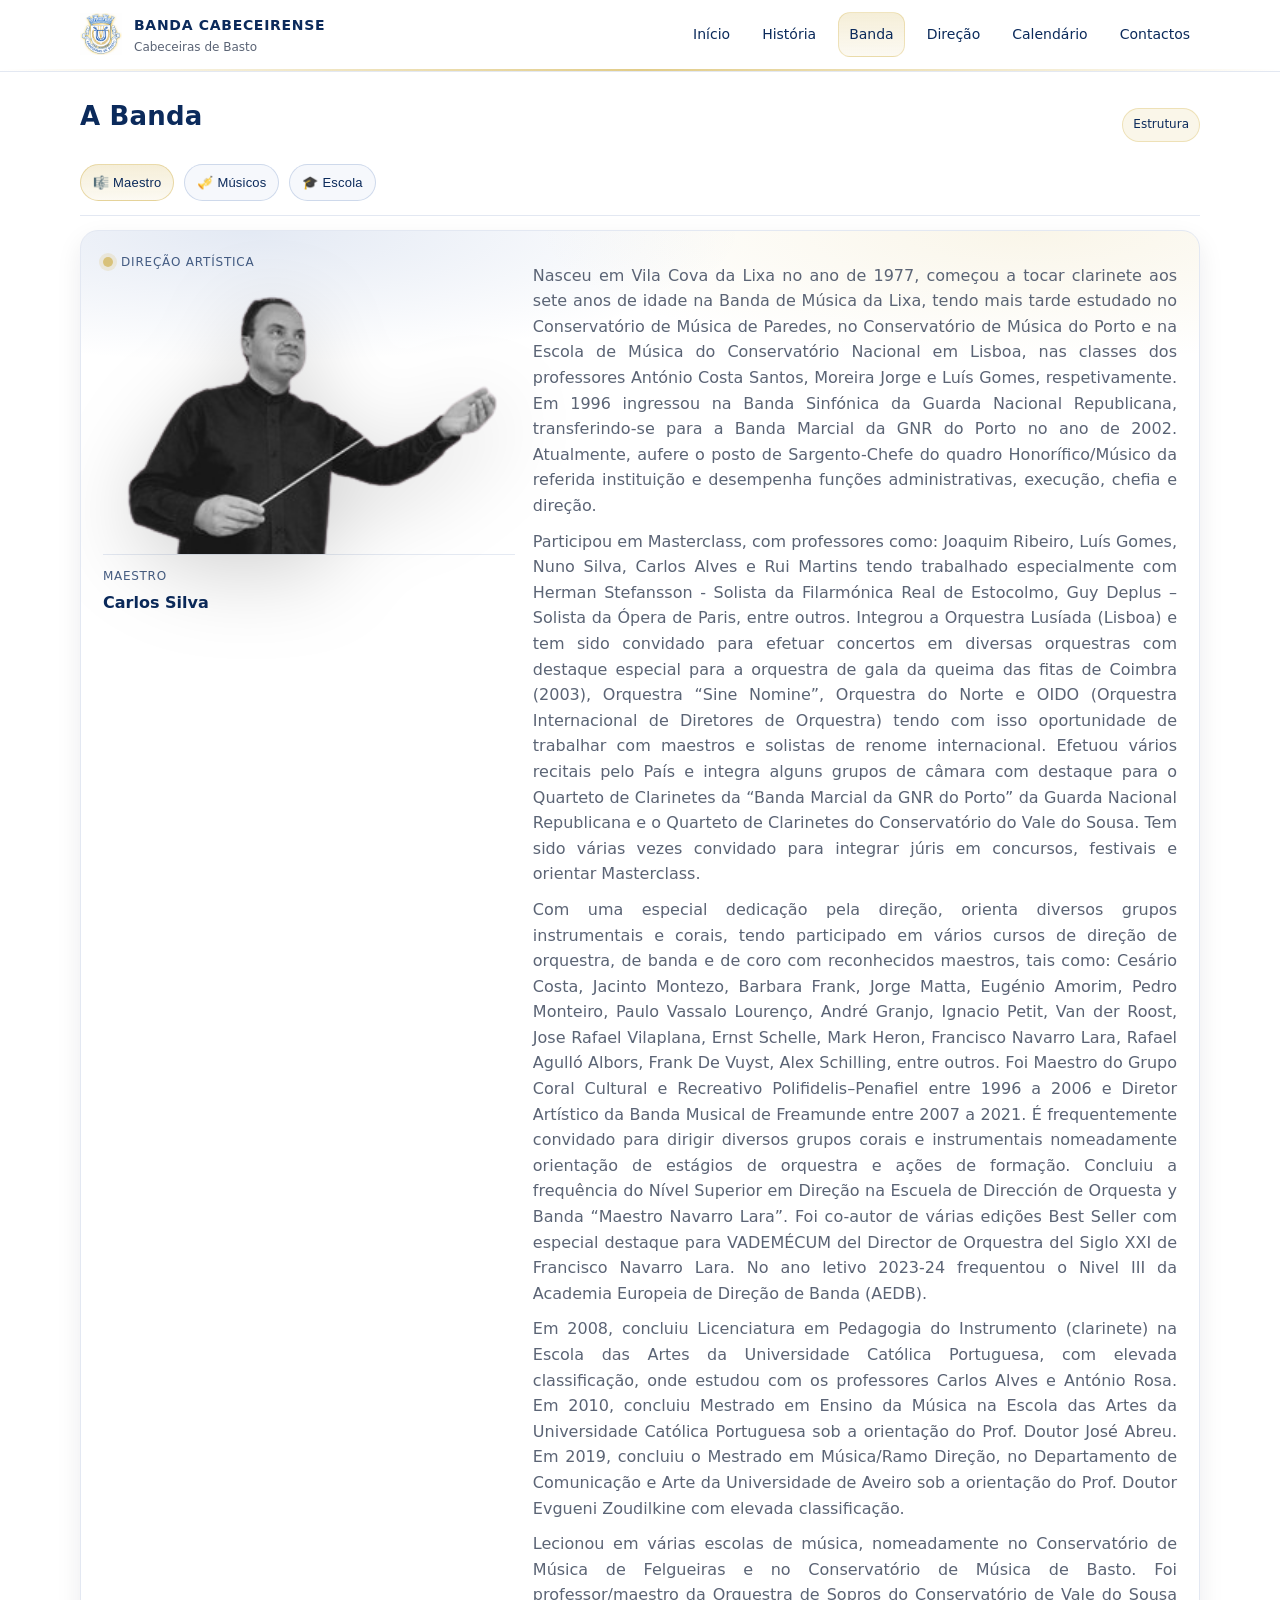
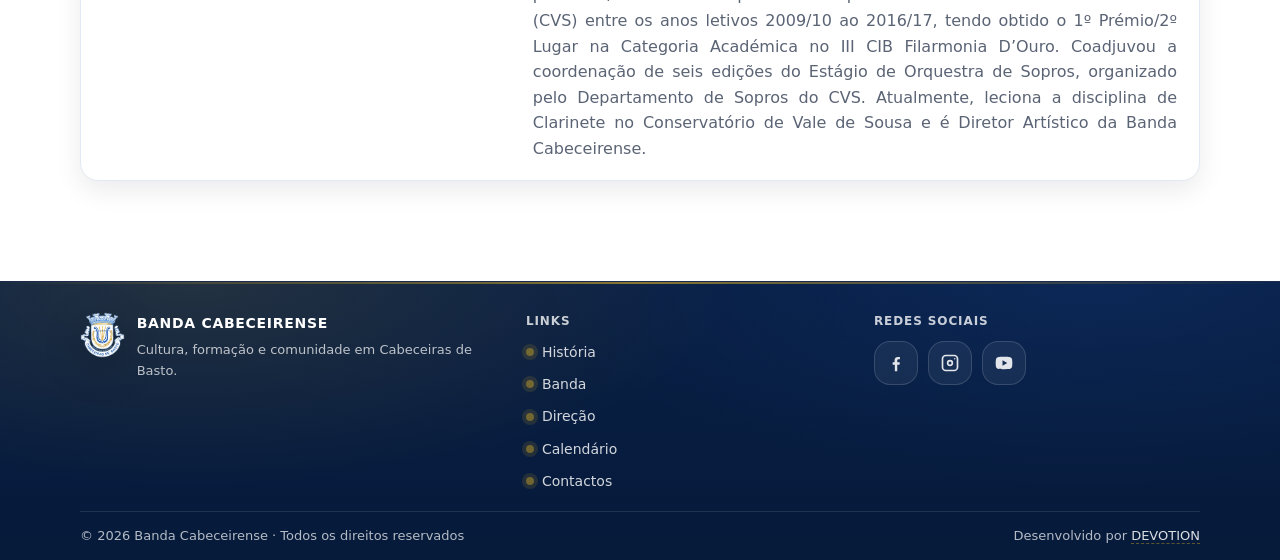
==== commit d1cc4a96: "beta version new improvements" ====
--- a/banda.html
+++ b/banda.html
@@ -500,13 +500,13 @@
             <!-- Inscreve-te já -->
             <section class="section" style="margin-top:16px;">
               <div class="section-head">
-                <h2>Inscreve-te já</h2>
+                <h2>Fale connosco</h2>
                 <span class="badge">Escola de Música</span>
               </div>
 
               <div class="card" style="max-width: 90ch;">
                 <p style="margin-top:0;">
-                  Para iniciar a inscrição, envia-nos uma mensagem com:
+                  Para iniciar a inscrição, envie-nos uma mensagem com:
                   <strong>Nome</strong>, <strong>Data de nascimento</strong> e <strong>Contacto telefónico</strong>.
                 </p>
 
--- a/assets/css/styles.css
+++ b/assets/css/styles.css
@@ -38,10 +38,7 @@
 body {
   font-family: system-ui, -apple-system, Segoe UI, Roboto, Helvetica, Arial;
   color: var(--text);
-  background:
-    radial-gradient(900px 360px at 10% -10%, rgba(30, 79, 163, .10), transparent 55%),
-    radial-gradient(900px 360px at 90% -10%, rgba(201, 162, 39, .10), transparent 55%),
-    var(--bg);
+  background:white;
   line-height: 1.6;
   min-height: 100vh;
   display: flex;
@@ -2450,6 +2447,7 @@
   max-width: 92ch;
   margin-top: 18px;
   opacity: .85;
+  text-align: justify;
 }
 
 .table-note{
@@ -2467,7 +2465,10 @@
 /* Cards pequenos (Mesa / AG / CF) com champanhe premium */
 .card.member-card.card-soft {
   /* champanhe suave, bem discreto */
-  background: rgba(201, 162, 39, .10);
+  background:
+  radial-gradient(900px 240px at 15% 0%, rgba(30, 79, 163, .12), transparent 55%),
+  radial-gradient(900px 240px at 85% 0%, rgba(201, 162, 39, .10), transparent 55%),
+  #fff;
   border: 1px solid rgba(245, 233, 196, 0.28);
 }
 
@@ -2498,3 +2499,248 @@
   text-decoration: underline;
 }
 
+/* ===== História: vídeo inline (à largura do container) ===== */
+.story-feature{ margin-top: 14px; }
+
+.story-video{
+  position: relative;
+  border-radius: 16px;
+  overflow: hidden;
+  background: rgba(255,255,255,.04);
+  border: 1px solid rgba(255,255,255,.06);
+  box-shadow: var(--shadow-2);
+}
+
+.story-video img{
+  width: 100%;
+  height: auto;
+  display: block;
+  aspect-ratio: 16 / 9;
+  object-fit: cover;
+  object-position: center;
+}
+
+/* iframe ocupa o mesmo espaço da thumb */
+.story-video iframe{
+  position: absolute;
+  inset: 0;
+  width: 100%;
+  height: 100%;
+  border: 0;
+}
+
+.story-video-play{
+  position: absolute;
+  inset: 0;
+  display: grid;
+  place-items: center;
+  border: 0;
+  background: linear-gradient(to top, rgba(0,0,0,.35), rgba(0,0,0,.10));
+  cursor: pointer;
+}
+
+.story-video-play span{
+  width: 78px;
+  height: 78px;
+  border-radius: 999px;
+  display: grid;
+  place-items: center;
+  font-size: 40px;
+  color: #fff;
+  background: rgba(0,0,0,.45);
+  border: 1px solid rgba(255,255,255,.22);
+  backdrop-filter: blur(6px);
+}
+
+.story-video.is-playing img,
+.story-video.is-playing .story-video-play{
+  opacity: 0;
+  pointer-events: none;
+}
+
+.yt-close{
+  position: absolute;
+  top: 10px;
+  right: 10px;
+  width: 36px;
+  height: 36px;
+  border-radius: 999px;
+  border: 1px solid rgba(255,255,255,.18);
+  background: rgba(0,0,0,.35);
+  color: #fff;
+  font-size: 26px;
+  line-height: 1;
+  display: none;
+  place-items: center;
+  cursor: pointer;
+  backdrop-filter: blur(6px);
+}
+.story-video.is-playing .yt-close{ display: grid; }
+
+.story-video-actions{
+  display: flex;
+  justify-content: flex-end;
+  margin-top: 10px;
+}
+
+.muted-link{
+  color: navy;
+  text-decoration: none;
+}
+.muted-link:hover{
+  color: navy;
+  text-decoration: underline;
+}
+
+/* ===== História: 2 imagens lado a lado ===== */
+.story-duo{
+  margin-top: 14px;
+  display: grid;
+  grid-template-columns: 1fr 1fr; /* 2 colunas */
+  gap: 12px;
+}
+
+.story-duo-figure{
+  margin: 0;
+  border-radius: 16px;
+  overflow: hidden;
+  background: rgba(0,0,0,.12);
+  border: 1px solid rgba(255,255,255,.06);
+  box-shadow: var(--shadow-2);
+}
+
+.story-duo-figure img{
+  width: 100%;
+  height: auto;
+  display: block;
+  aspect-ratio: 4 / 3;
+  object-fit: cover;
+  object-position: center;
+}
+
+/* Mobile: empilha (como pediste originalmente) */
+@media (max-width: 720px){
+  .story-duo{ grid-template-columns: 1fr; }
+}
+
+.story-intro {
+  text-align: justify;
+}
+
+/* ===== Testemunhos (História) ===== */
+
+.story-testimonials { margin-top: 28px; }
+
+.story-subhead h3 { margin: 0 0 6px; }
+.story-subhead .muted { margin: 0 0 16px; }
+
+.testimonials-list {
+  display: grid;
+  gap: 14px;
+}
+
+.testimonial {
+  display: flex;
+  gap: 16px;
+  align-items: flex-start;
+  padding: 16px;
+  border: 1px solid var(--line, rgba(0,0,0,.12));
+  border-radius: 16px;
+  background: var(--card, #fff);
+}
+
+.testimonial.is-reverse {
+  flex-direction: row-reverse;
+}
+
+.testimonial-avatar {
+  margin: 0;
+  flex: 0 0 auto;
+}
+
+.testimonial-avatar img {
+  width: 84px;
+  height: 84px;
+  border-radius: 999px;
+  object-fit: cover;
+  border: 1px solid var(--line, rgba(0,0,0,.12));
+}
+
+.testimonial-content { flex: 1; min-width: 0; }
+
+.testimonial-head {
+  display: flex;
+  flex-wrap: wrap;
+  gap: 8px 10px;
+  align-items: baseline;
+  margin-bottom: 8px;
+}
+
+.testimonial-name { font-weight: 700; }
+.testimonial-role { opacity: .75; font-size: .95rem; }
+
+.testimonial-quote {
+  margin: 0;
+  padding-left: 12px;
+  border-left: 3px solid var(--line-strong, rgba(0,0,0,.25));
+  line-height: 1.55;
+  text-align: justify;
+}
+
+.testimonial-meta {
+  margin-top: 10px;
+  display: flex;
+  flex-wrap: wrap;
+  gap: 10px 14px;
+  align-items: center;
+  opacity: .8;
+  font-size: .95rem;
+}
+
+/* Mobile: centro (imagem em cima + texto abaixo) */
+@media (max-width: 720px) {
+  .testimonial,
+  .testimonial.is-reverse {
+    flex-direction: column;
+    align-items: center;
+    text-align: center;
+  }
+
+  .testimonial-quote {
+    padding-left: 0;
+    border-left: none;
+    border-top: 3px solid var(--line-strong, rgba(0,0,0,.25));
+    padding-top: 10px;
+    text-align: justify;
+  }
+
+  .testimonial-meta {
+    justify-content: center;
+  }
+}
+
+/* Fundo suave para os cards de testemunhos */
+.testimonial{
+  background:
+  radial-gradient(900px 240px at 15% 0%, rgba(30, 79, 163, .12), transparent 55%),
+  radial-gradient(900px 240px at 85% 0%, rgba(201, 162, 39, .10), transparent 55%),
+  #fff;
+}
+
+/* Mantém o desktop como está */
+.testimonial-head{
+  text-align: left;
+}
+
+/* Mobile: centra nome + role (e também o conteúdo todo, como já tinhas) */
+@media (max-width: 720px){
+  .testimonial-head{
+    justify-content: center;
+    text-align: center;
+  }
+
+  .testimonial-content{
+    text-align: center;
+  }
+}
+
